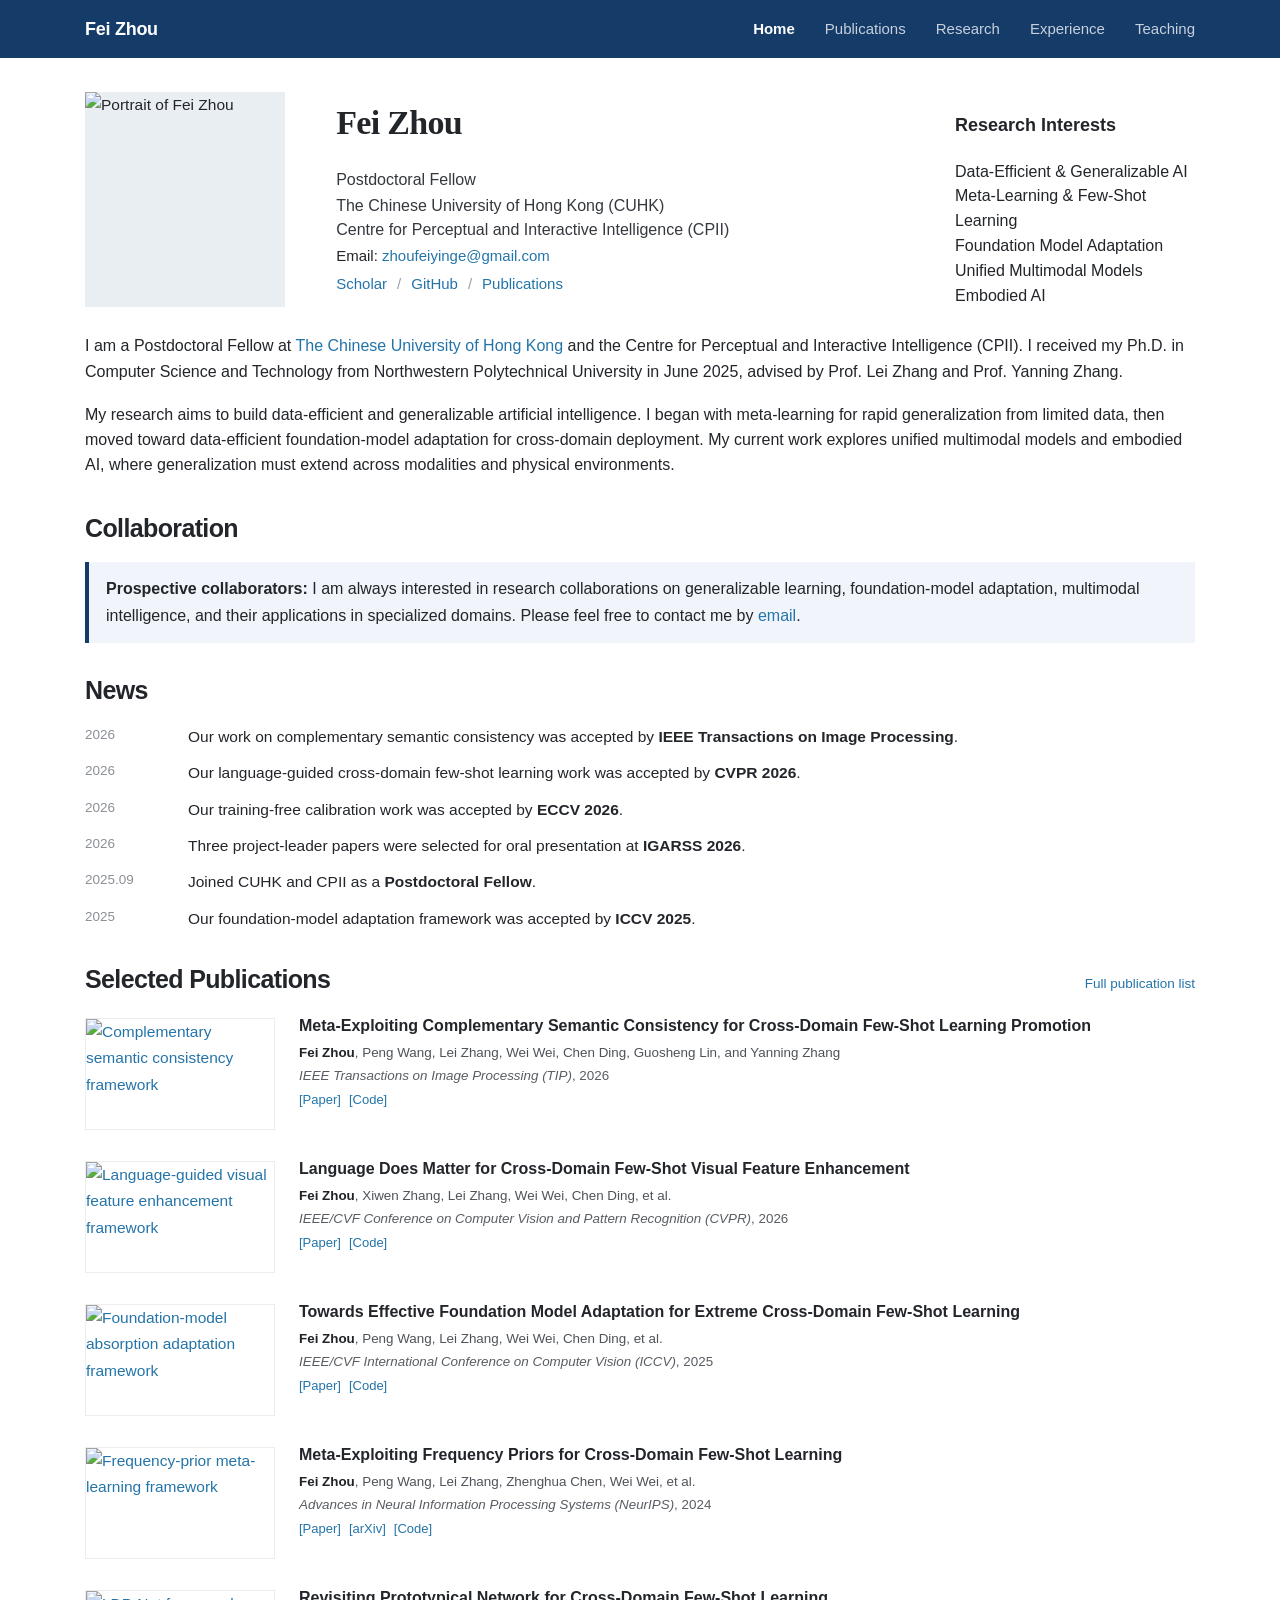
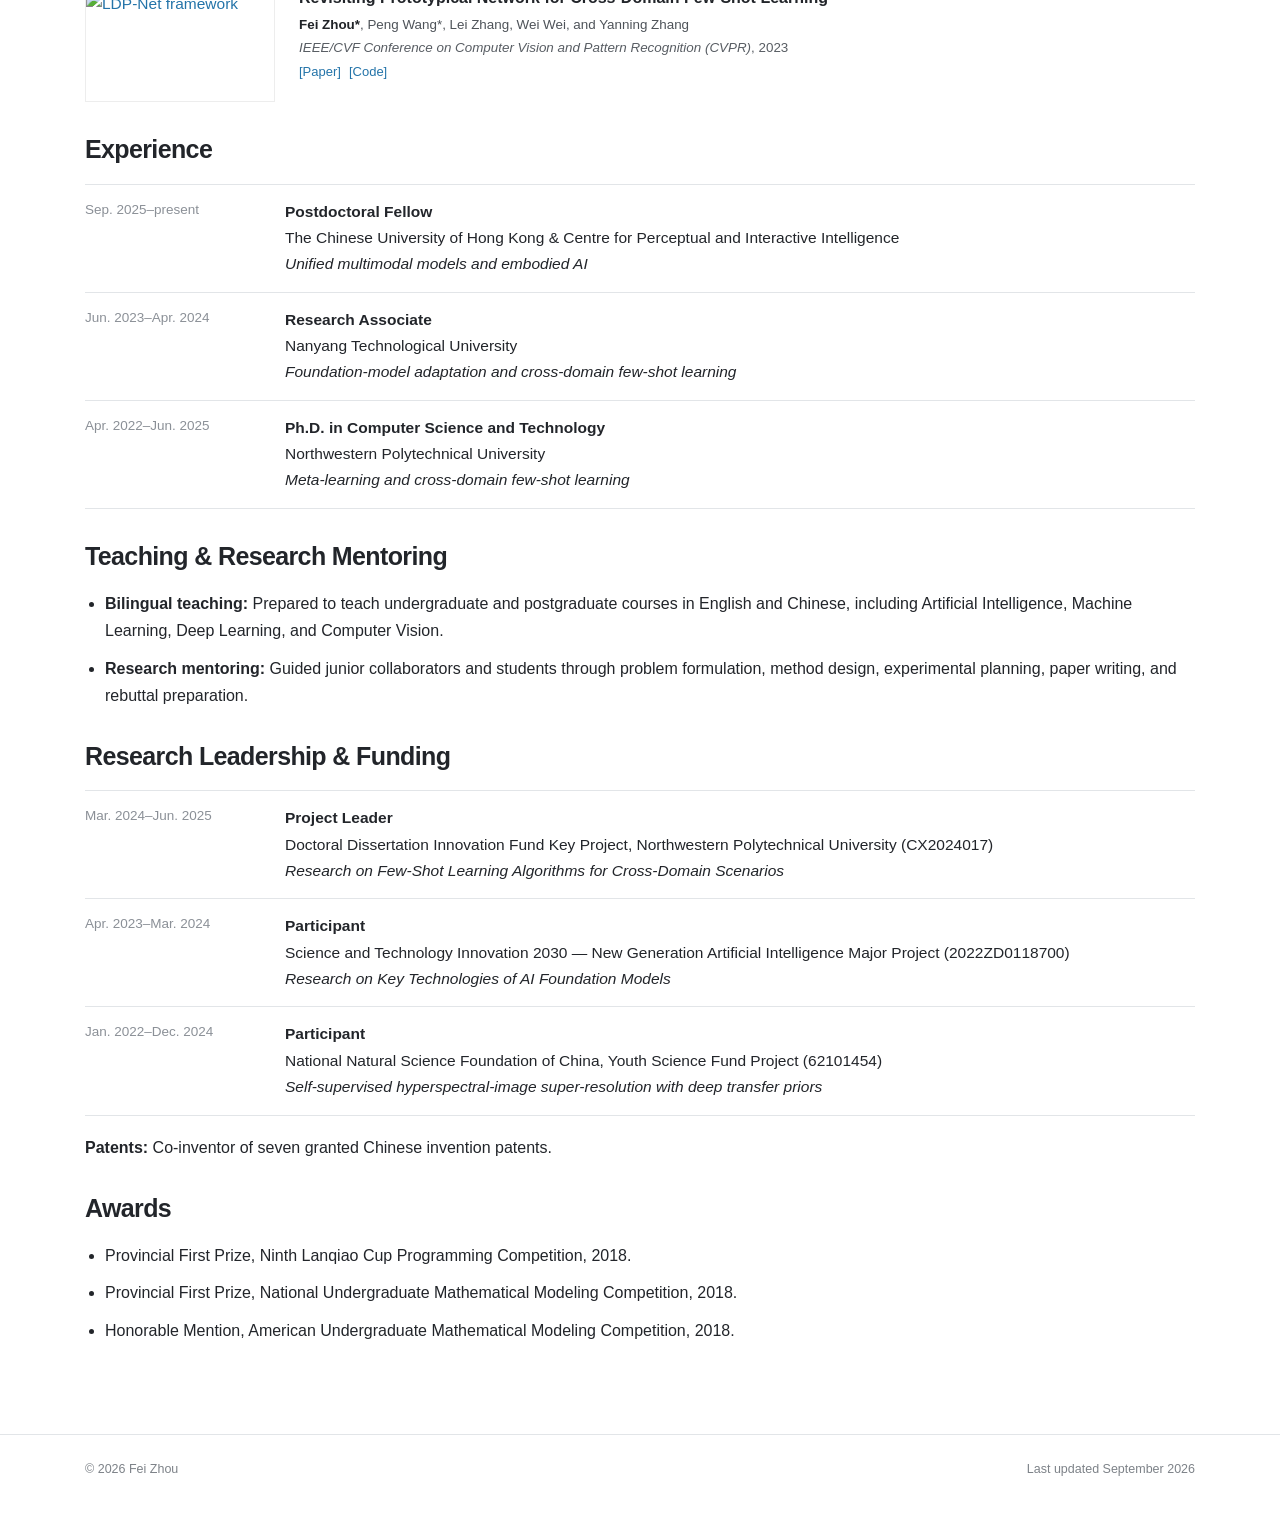
==== index.html @ 4729e5ea "Publish academic homepage" ====
<!doctype html>
<html lang="en">
  <head>
    <meta charset="utf-8" />
    <meta name="viewport" content="width=device-width, initial-scale=1" />
    <meta name="description" content="Fei Zhou is a postdoctoral researcher working on data-efficient and generalizable AI, multimodal foundation models, and embodied intelligence." />
    <meta name="author" content="Fei Zhou" />
    <meta name="theme-color" content="#ffffff" />
    <meta property="og:type" content="profile" />
    <meta property="og:title" content="Fei Zhou" />
    <meta property="og:description" content="Postdoctoral researcher in generalizable AI, multimodal foundation models, and embodied intelligence." />
    <meta name="twitter:card" content="summary" />
    <title>Fei Zhou</title>
    <link rel="stylesheet" href="styles.css" />
    <link rel="icon" type="image/svg+xml" href="data:image/svg+xml,%3Csvg xmlns='http://www.w3.org/2000/svg' viewBox='0 0 64 64'%3E%3Crect width='64' height='64' rx='8' fill='%23153b69'/%3E%3Ctext x='32' y='42' text-anchor='middle' font-family='Arial' font-size='30' font-weight='700' fill='white'%3EFZ%3C/text%3E%3C/svg%3E" />
    <script type="application/ld+json">
      {
        "@context": "https://schema.org",
        "@type": "ProfilePage",
        "mainEntity": {
          "@type": "Person",
          "name": "Fei Zhou",
          "jobTitle": "Postdoctoral Fellow",
          "email": "mailto:zhoufeiyinge@gmail.com",
          "affiliation": [
            { "@type": "Organization", "name": "Centre for Perceptual and Interactive Intelligence" },
            { "@type": "CollegeOrUniversity", "name": "The Chinese University of Hong Kong" }
          ],
          "alumniOf": { "@type": "CollegeOrUniversity", "name": "Northwestern Polytechnical University" },
          "knowsAbout": ["Few-shot learning", "Foundation model adaptation", "Multimodal learning", "Embodied artificial intelligence"],
          "sameAs": [
            "https://scholar.google.com/citations?user=Sd2wRM4AAAAJ&hl=en",
            "https://github.com/NWPUZhoufei"
          ]
        }
      }
    </script>
  </head>
  <body>
    <a class="skip-link" href="#main">Skip to content</a>

    <header class="site-header" data-header>
      <div class="nav-shell">
        <a class="wordmark" href="index.html">Fei Zhou</a>
        <button class="menu-button" type="button" aria-expanded="false" aria-controls="site-nav">Menu</button>
        <nav id="site-nav" class="site-nav" aria-label="Primary navigation">
          <a href="index.html" aria-current="page">Home</a>
          <a href="publications.html">Publications</a>
          <a href="#research">Research</a>
          <a href="#experience">Experience</a>
          <a href="#teaching">Teaching</a>
        </nav>
      </div>
    </header>

    <main id="main" class="page-shell">
      <section class="profile" aria-labelledby="profile-name">
        <div class="profile-top">
          <img class="portrait-photo" src="assets/fei-zhou.jpg" alt="Portrait of Fei Zhou" width="480" height="640" />

          <div class="profile-identity">
            <h1 id="profile-name">Fei Zhou</h1>
            <p class="profile-title">Postdoctoral Fellow</p>
            <p class="profile-affiliation">The Chinese University of Hong Kong (CUHK)</p>
            <p class="profile-affiliation">Centre for Perceptual and Interactive Intelligence (CPII)</p>
            <p class="email-line">Email: <a href="mailto:zhoufeiyinge@gmail.com">zhoufeiyinge@gmail.com</a></p>
            <div class="profile-links" aria-label="External profiles">
              <a href="https://scholar.google.com/citations?user=Sd2wRM4AAAAJ&hl=en" target="_blank" rel="noreferrer">Scholar</a><span>/</span>
              <a href="https://github.com/NWPUZhoufei" target="_blank" rel="noreferrer">GitHub</a><span>/</span>
              <a href="publications.html">Publications</a>
            </div>
          </div>

          <div id="research" class="interest-block">
            <h2>Research Interests</h2>
            <ul>
              <li>Data-Efficient &amp; Generalizable AI</li>
              <li>Meta-Learning &amp; Few-Shot Learning</li>
              <li>Foundation Model Adaptation</li>
              <li>Unified Multimodal Models</li>
              <li>Embodied AI</li>
            </ul>
          </div>
        </div>

        <div class="bio-copy">
          <p>I am a Postdoctoral Fellow at <a href="https://www.cuhk.edu.hk/english/index.html" target="_blank" rel="noreferrer">The Chinese University of Hong Kong</a> and the Centre for Perceptual and Interactive Intelligence (CPII). I received my Ph.D. in Computer Science and Technology from Northwestern Polytechnical University in June 2025, advised by Prof. Lei Zhang and Prof. Yanning Zhang.</p>
          <p>My research aims to build data-efficient and generalizable artificial intelligence. I began with meta-learning for rapid generalization from limited data, then moved toward data-efficient foundation-model adaptation for cross-domain deployment. My current work explores unified multimodal models and embodied AI, where generalization must extend across modalities and physical environments.</p>
        </div>
      </section>

      <section class="content-section" aria-labelledby="collaboration-title">
        <h2 id="collaboration-title">Collaboration</h2>
        <div class="notice-box"><p><strong>Prospective collaborators:</strong> I am always interested in research collaborations on generalizable learning, foundation-model adaptation, multimodal intelligence, and their applications in specialized domains. Please feel free to contact me by <a href="mailto:zhoufeiyinge@gmail.com">email</a>.</p></div>
      </section>

      <section id="news" class="content-section" aria-labelledby="news-title">
        <h2 id="news-title">News</h2>
        <ul class="news-list">
          <li><span>2026</span><p>Our work on complementary semantic consistency was accepted by <strong>IEEE Transactions on Image Processing</strong>.</p></li>
          <li><span>2026</span><p>Our language-guided cross-domain few-shot learning work was accepted by <strong>CVPR 2026</strong>.</p></li>
          <li><span>2026</span><p>Our training-free calibration work was accepted by <strong>ECCV 2026</strong>.</p></li>
          <li><span>2026</span><p>Three project-leader papers were selected for oral presentation at <strong>IGARSS 2026</strong>.</p></li>
          <li><span>2025.09</span><p>Joined CUHK and CPII as a <strong>Postdoctoral Fellow</strong>.</p></li>
          <li><span>2025</span><p>Our foundation-model adaptation framework was accepted by <strong>ICCV 2025</strong>.</p></li>
        </ul>
      </section>

      <section id="publications" class="content-section" aria-labelledby="selected-title">
        <div class="section-title-row">
          <h2 id="selected-title">Selected Publications</h2>
          <a href="publications.html">Full publication list</a>
        </div>
        <div class="publication-list">
          <article class="publication-item">
            <a class="pub-thumb pub-figure-link" href="https://doi.org/10.1109/TIP.2026.3716403" target="_blank" rel="noreferrer" aria-label="Open the TIP 2026 paper"><img class="pub-figure" src="assets/publications/meta-complementary-semantic.png" alt="Complementary semantic consistency framework" loading="lazy" /></a>
            <div class="pub-copy">
              <h3>Meta-Exploiting Complementary Semantic Consistency for Cross-Domain Few-Shot Learning Promotion</h3>
              <p><strong>Fei Zhou</strong>, Peng Wang, Lei Zhang, Wei Wei, Chen Ding, Guosheng Lin, and Yanning Zhang</p>
              <p class="venue-line"><em>IEEE Transactions on Image Processing (TIP)</em>, 2026</p>
              <p class="pub-actions"><a href="https://doi.org/10.1109/TIP.2026.3716403" target="_blank" rel="noreferrer">[Paper]</a><a href="https://github.com/NWPUZhoufei/LDP-Net" target="_blank" rel="noreferrer">[Code]</a></p>
            </div>
          </article>

          <article class="publication-item">
            <a class="pub-thumb pub-figure-link" href="https://openaccess.thecvf.com/content/CVPR2026/papers/Zhou_Language_Does_Matter_for_Cross-Domain_Few-Shot_Visual_Feature_Enhancement_CVPR_2026_paper.pdf" target="_blank" rel="noreferrer" aria-label="Open the CVPR 2026 paper"><img class="pub-figure" src="assets/publications/language-does-matter.png" alt="Language-guided visual feature enhancement framework" loading="lazy" /></a>
            <div class="pub-copy">
              <h3>Language Does Matter for Cross-Domain Few-Shot Visual Feature Enhancement</h3>
              <p><strong>Fei Zhou</strong>, Xiwen Zhang, Lei Zhang, Wei Wei, Chen Ding, et al.</p>
              <p class="venue-line"><em>IEEE/CVF Conference on Computer Vision and Pattern Recognition (CVPR)</em>, 2026</p>
              <p class="pub-actions"><a href="https://openaccess.thecvf.com/content/CVPR2026/papers/Zhou_Language_Does_Matter_for_Cross-Domain_Few-Shot_Visual_Feature_Enhancement_CVPR_2026_paper.pdf" target="_blank" rel="noreferrer">[Paper]</a><a href="https://github.com/SivanXT/LDM-CDFSL" target="_blank" rel="noreferrer">[Code]</a></p>
            </div>
          </article>

          <article class="publication-item">
            <a class="pub-thumb pub-figure-link" href="https://openaccess.thecvf.com/content/ICCV2025/html/Zhou_Towards_Effective_Foundation_Model_Adaptation_for_Extreme_Cross-Domain_Few-Shot_Learning_ICCV_2025_paper.html" target="_blank" rel="noreferrer" aria-label="Open the ICCV 2025 paper"><img class="pub-figure" src="assets/publications/foundation-model-adaptation.png" alt="Foundation-model absorption adaptation framework" loading="lazy" /></a>
            <div class="pub-copy">
              <h3>Towards Effective Foundation Model Adaptation for Extreme Cross-Domain Few-Shot Learning</h3>
              <p><strong>Fei Zhou</strong>, Peng Wang, Lei Zhang, Wei Wei, Chen Ding, et al.</p>
              <p class="venue-line"><em>IEEE/CVF International Conference on Computer Vision (ICCV)</em>, 2025</p>
              <p class="pub-actions"><a href="https://openaccess.thecvf.com/content/ICCV2025/html/Zhou_Towards_Effective_Foundation_Model_Adaptation_for_Extreme_Cross-Domain_Few-Shot_Learning_ICCV_2025_paper.html" target="_blank" rel="noreferrer">[Paper]</a><a href="https://github.com/NWPUZhoufei/FMA" target="_blank" rel="noreferrer">[Code]</a></p>
            </div>
          </article>

          <article class="publication-item">
            <a class="pub-thumb pub-figure-link" href="https://proceedings.neurips.cc/paper_files/paper/2024/hash/d3b8ce5e27b1c622d1b3da22b215e59b-Abstract-Conference.html" target="_blank" rel="noreferrer" aria-label="Open the NeurIPS 2024 paper"><img class="pub-figure" src="assets/publications/frequency-priors.png" alt="Frequency-prior meta-learning framework" loading="lazy" /></a>
            <div class="pub-copy">
              <h3>Meta-Exploiting Frequency Priors for Cross-Domain Few-Shot Learning</h3>
              <p><strong>Fei Zhou</strong>, Peng Wang, Lei Zhang, Zhenghua Chen, Wei Wei, et al.</p>
              <p class="venue-line"><em>Advances in Neural Information Processing Systems (NeurIPS)</em>, 2024</p>
              <p class="pub-actions"><a href="https://proceedings.neurips.cc/paper_files/paper/2024/hash/d3b8ce5e27b1c622d1b3da22b215e59b-Abstract-Conference.html" target="_blank" rel="noreferrer">[Paper]</a><a href="https://arxiv.org/abs/2411.01432" target="_blank" rel="noreferrer">[arXiv]</a><a href="https://github.com/NWPUZhoufei/LDP-Net" target="_blank" rel="noreferrer">[Code]</a></p>
            </div>
          </article>

          <article class="publication-item">
            <a class="pub-thumb pub-figure-link" href="https://openaccess.thecvf.com/content/CVPR2023/html/Zhou_Revisiting_Prototypical_Network_for_Cross_Domain_Few-Shot_Learning_CVPR_2023_paper.html" target="_blank" rel="noreferrer" aria-label="Open the CVPR 2023 paper"><img class="pub-figure" src="assets/publications/ldp-net.png" alt="LDP-Net framework" loading="lazy" /></a>
            <div class="pub-copy">
              <h3>Revisiting Prototypical Network for Cross-Domain Few-Shot Learning</h3>
              <p><strong>Fei Zhou*</strong>, Peng Wang*, Lei Zhang, Wei Wei, and Yanning Zhang</p>
              <p class="venue-line"><em>IEEE/CVF Conference on Computer Vision and Pattern Recognition (CVPR)</em>, 2023</p>
              <p class="pub-actions"><a href="https://openaccess.thecvf.com/content/CVPR2023/html/Zhou_Revisiting_Prototypical_Network_for_Cross_Domain_Few-Shot_Learning_CVPR_2023_paper.html" target="_blank" rel="noreferrer">[Paper]</a><a href="https://github.com/NWPUZhoufei/LDP-Net" target="_blank" rel="noreferrer">[Code]</a></p>
            </div>
          </article>
        </div>
      </section>

      <section id="experience" class="content-section" aria-labelledby="experience-title">
        <h2 id="experience-title">Experience</h2>
        <div class="experience-list">
          <div><span>Sep. 2025–present</span><p><strong>Postdoctoral Fellow</strong><br />The Chinese University of Hong Kong &amp; Centre for Perceptual and Interactive Intelligence<br /><em>Unified multimodal models and embodied AI</em></p></div>
          <div><span>Jun. 2023–Apr. 2024</span><p><strong>Research Associate</strong><br />Nanyang Technological University<br /><em>Foundation-model adaptation and cross-domain few-shot learning</em></p></div>
          <div><span>Apr. 2022–Jun. 2025</span><p><strong>Ph.D. in Computer Science and Technology</strong><br />Northwestern Polytechnical University<br /><em>Meta-learning and cross-domain few-shot learning</em></p></div>
        </div>
      </section>

      <section id="teaching" class="content-section" aria-labelledby="teaching-title">
        <h2 id="teaching-title">Teaching &amp; Research Mentoring</h2>
        <ul class="detail-list">
          <li><strong>Bilingual teaching:</strong> Prepared to teach undergraduate and postgraduate courses in English and Chinese, including Artificial Intelligence, Machine Learning, Deep Learning, and Computer Vision.</li>
          <li><strong>Research mentoring:</strong> Guided junior collaborators and students through problem formulation, method design, experimental planning, paper writing, and rebuttal preparation.</li>
        </ul>
      </section>

      <section class="content-section" aria-labelledby="leadership-title">
        <h2 id="leadership-title">Research Leadership &amp; Funding</h2>
        <div class="experience-list">
          <div><span>Mar. 2024–Jun. 2025</span><p><strong>Project Leader</strong><br />Doctoral Dissertation Innovation Fund Key Project, Northwestern Polytechnical University (CX2024017)<br /><em>Research on Few-Shot Learning Algorithms for Cross-Domain Scenarios</em></p></div>
          <div><span>Apr. 2023–Mar. 2024</span><p><strong>Participant</strong><br />Science and Technology Innovation 2030 — New Generation Artificial Intelligence Major Project (2022ZD0118700)<br /><em>Research on Key Technologies of AI Foundation Models</em></p></div>
          <div><span>Jan. 2022–Dec. 2024</span><p><strong>Participant</strong><br />National Natural Science Foundation of China, Youth Science Fund Project (62101454)<br /><em>Self-supervised hyperspectral-image super-resolution with deep transfer priors</em></p></div>
        </div>
        <p class="compact-note"><strong>Patents:</strong> Co-inventor of seven granted Chinese invention patents.</p>
      </section>

      <section class="content-section" aria-labelledby="awards-title">
        <h2 id="awards-title">Awards</h2>
        <ul class="detail-list">
          <li>Provincial First Prize, Ninth Lanqiao Cup Programming Competition, 2018.</li>
          <li>Provincial First Prize, National Undergraduate Mathematical Modeling Competition, 2018.</li>
          <li>Honorable Mention, American Undergraduate Mathematical Modeling Competition, 2018.</li>
        </ul>
      </section>
    </main>

    <footer class="site-footer"><div class="footer-shell"><p>© 2026 Fei Zhou</p><p>Last updated September 2026</p></div></footer>
    <script src="script.js"></script>
  </body>
</html>
---- styles.css ----
:root {
  --ink: #22252a;
  --muted: #60656d;
  --light: #8b9097;
  --blue: #2474a9;
  --line: #e2e5e8;
  --paper: #ffffff;
  --navy: #153b69;
  --content: 1110px;
  --sans: -apple-system, BlinkMacSystemFont, "Segoe UI", Arial, Helvetica, sans-serif;
}

* { box-sizing: border-box; }

html {
  scroll-behavior: smooth;
  scroll-padding-top: 6.5rem;
}

body {
  margin: 0;
  color: var(--ink);
  background: var(--paper);
  font-family: var(--sans);
  font-size: 15.5px;
  line-height: 1.7;
  text-rendering: optimizeLegibility;
}

a { color: var(--blue); text-decoration: none; }
a:hover, a:focus-visible { text-decoration: underline; }
p, h1, h2, h3 { margin-top: 0; }

.skip-link {
  position: fixed;
  z-index: 99;
  left: 1rem;
  top: 1rem;
  transform: translateY(-160%);
  padding: .55rem .8rem;
  color: #fff;
  background: var(--blue);
}

.skip-link:focus { transform: none; }

.site-header {
  position: sticky;
  z-index: 20;
  top: 0;
  background: var(--navy);
  border-bottom: 0;
}

.site-header.is-scrolled { box-shadow: 0 1px 5px rgba(0, 0, 0, .13); }

.nav-shell, .page-shell, .footer-shell {
  width: min(calc(100% - 40px), var(--content));
  margin-inline: auto;
}

.nav-shell {
  min-height: 58px;
  display: flex;
  align-items: center;
  justify-content: space-between;
  gap: 2rem;
}

.wordmark {
  color: #fff;
  font-size: 18px;
  font-weight: 700;
  letter-spacing: -.015em;
}

.wordmark:hover, .wordmark:focus-visible { text-decoration: none; }

.site-nav { display: flex; align-items: center; gap: 30px; }
.site-nav a { color: rgba(255,255,255,.76); font-size: 15px; }
.site-nav a[aria-current="page"] { color: #fff; font-weight: 650; }
.site-nav a:hover, .site-nav a:focus-visible { color: #fff; text-decoration: none; }

.menu-button {
  display: none;
  padding: .4rem .7rem;
  color: #fff;
  background: transparent;
  border: 1px solid rgba(255,255,255,.55);
  border-radius: 3px;
  font: inherit;
}

.page-shell { padding: 33px 0 80px; }

.profile {
  margin-bottom: 34px;
}

.profile-top {
  display: grid;
  grid-template-columns: 200px minmax(300px, 1fr) 240px;
  gap: clamp(28px, 4vw, 55px);
  align-items: center;
}

.portrait-placeholder {
  position: relative;
  width: 200px;
  height: 215px;
  display: grid;
  place-items: center;
  overflow: hidden;
  color: #fff;
  background: linear-gradient(145deg, rgba(255,255,255,.08), transparent 55%), #6f7d87;
}

.portrait-photo {
  width: 200px;
  height: 215px;
  display: block;
  object-fit: cover;
  object-position: 50% 27%;
  background: #e9eef2;
}

.portrait-placeholder::before, .portrait-placeholder::after {
  content: "";
  position: absolute;
  border: 1px solid rgba(255,255,255,.22);
  border-radius: 50%;
}

.portrait-placeholder::before { width: 105px; height: 105px; top: 36px; }
.portrait-placeholder::after { width: 230px; height: 180px; bottom: -113px; }

.portrait-placeholder span {
  position: relative;
  z-index: 2;
  margin-top: 5px;
  font-size: 34px;
  font-weight: 300;
  letter-spacing: .09em;
}

.profile-identity h1 {
  margin: 0 0 23px;
  font-family: Georgia, "Times New Roman", serif;
  font-size: 34px;
  font-weight: 700;
  line-height: 1.2;
  letter-spacing: -.02em;
}

.profile-title { margin-bottom: 0; color: #34383e; font-size: 16px; }
.profile-affiliation { margin-bottom: 0; color: #34383e; font-size: 16px; line-height: 1.5; }
.email-line { margin: 1px 0 0; font-size: 15px; }
.profile-links { display: flex; flex-wrap: wrap; gap: 0 10px; margin-top: 3px; }
.profile-links a, .profile-links span { font-size: 15px; }
.profile-links span { color: #9aa0a6; }
.interest-block { margin-top: 0; align-self: start; padding-top: 19px; }

.content-section > h2, .section-title-row h2, .archive-title {
  margin-bottom: 18px;
  font-size: 25px;
  font-weight: 550;
  line-height: 1.3;
  letter-spacing: -.025em;
}

.interest-block h2 {
  margin-bottom: 19px;
  font-size: 18px;
  font-weight: 700;
}

.interest-block ul { margin: 0; padding: 0; list-style: none; }
.interest-block li { margin-bottom: 0; font-size: 16px; line-height: 1.55; }
.bio-copy { margin-top: 25px; }
.bio-copy p { margin-bottom: 18px; font-size: 16px; line-height: 1.58; }
.content-section { margin-top: 31px; padding-top: 0; }
.content-section > p { max-width: 890px; }

.notice-box {
  padding: 13px 17px;
  border-left: 4px solid var(--navy);
  background: #f1f5fb;
}

.notice-box p { margin: 0; font-size: 16px; }

.news-list { margin: 0; padding: 0; list-style: none; }

.news-list li {
  display: grid;
  grid-template-columns: 86px minmax(0, 1fr);
  gap: 17px;
  margin-bottom: 10px;
}

.news-list span { color: var(--light); font-size: 13.5px; font-variant-numeric: tabular-nums; }
.news-list p { margin: 0; }

.section-title-row {
  display: flex;
  align-items: baseline;
  justify-content: space-between;
  gap: 2rem;
  margin-bottom: 22px;
}

.section-title-row h2 { margin-bottom: 0; }
.section-title-row > a { font-size: 13.5px; }
.publication-list { display: grid; gap: 31px; }

.publication-item {
  display: grid;
  grid-template-columns: 190px minmax(0, 1fr);
  gap: 24px;
  align-items: start;
}

.pub-thumb {
  position: relative;
  width: 190px;
  height: 112px;
  overflow: hidden;
  border: 1px solid rgba(0,0,0,.07);
  background: #e9eef2;
}

.pub-figure-link { display: block; background: #fff; }
.pub-figure {
  width: 100%;
  height: 100%;
  display: block;
  object-fit: contain;
}

.thumb-label {
  position: absolute;
  z-index: 4;
  left: 13px;
  top: 12px;
  color: #fff;
  font-size: 15px;
  font-weight: 700;
  line-height: 1.12;
  letter-spacing: .02em;
}

.shape { position: absolute; display: block; background: rgba(255,255,255,.86); }
.shape-a { width: 54px; height: 54px; right: 21px; top: 22px; border-radius: 50%; box-shadow: 0 0 0 13px rgba(255,255,255,.14); }
.shape-b { width: 69px; height: 7px; right: 17px; bottom: 20px; transform: rotate(-28deg); transform-origin: right center; }
.shape-c { width: 28px; height: 28px; right: 72px; bottom: 13px; border-radius: 4px; opacity: .72; }
.pub-thumb-blue { background: linear-gradient(135deg, #396a94, #7ea6bf); }
.pub-thumb-gold { background: linear-gradient(135deg, #8d6a34, #d6ad58); }
.pub-thumb-green { background: linear-gradient(135deg, #3c7167, #7fb3a3); }
.pub-thumb-purple { background: linear-gradient(135deg, #60537f, #998cb7); }
.pub-thumb-rose { background: linear-gradient(135deg, #8c4f5c, #c17f88); }

.pub-copy h3 { margin: -3px 0 5px; font-size: 16px; font-weight: 650; line-height: 1.42; }
.pub-copy p { margin: 0 0 3px; color: #4e5359; font-size: 13.4px; line-height: 1.52; }
.pub-copy p strong { color: #202327; }
.pub-copy .venue-line { color: #585d63; }
.pub-actions a { margin-right: 8px; font-size: 13px; }
.experience-list { border-top: 1px solid var(--line); }

.experience-list > div {
  display: grid;
  grid-template-columns: 175px minmax(0, 1fr);
  gap: 25px;
  padding: 14px 0;
  border-bottom: 1px solid var(--line);
}

.experience-list span { color: var(--light); font-size: 13.5px; }
.experience-list p { margin: 0; }

.detail-list {
  margin: 0;
  padding-left: 20px;
}

.detail-list li {
  margin-bottom: 10px;
  font-size: 16px;
}

.compact-note {
  margin: 18px 0 0;
  font-size: 16px;
}

.site-footer { border-top: 1px solid var(--line); color: #7d8288; }

.footer-shell {
  display: flex;
  justify-content: space-between;
  gap: 1rem;
  padding: 24px 0 36px;
  font-size: 12.5px;
}

.footer-shell p { margin: 0; }

/* Publication archive */
.archive-header { margin-bottom: 45px; padding-bottom: 27px; border-bottom: 1px solid var(--line); }
.archive-header h1 { margin-bottom: 9px; font-size: 34px; font-weight: 600; letter-spacing: -.035em; }
.archive-header p { max-width: 750px; margin-bottom: 0; color: var(--muted); }
.year-group { margin-bottom: 44px; }
.archive-section-title { margin: 0 0 26px; }
.year-heading { display: flex; align-items: baseline; gap: 14px; margin-bottom: 21px; }
.year-heading h2 { margin: 0; font-size: 24px; font-weight: 550; }
.year-heading span { color: var(--light); font-size: 12.5px; }
.archive-list { display: grid; gap: 26px; }
.archive-item { display: grid; grid-template-columns: 92px minmax(0, 1fr); gap: 20px; }
.archive-item.with-figure { grid-template-columns: 200px 72px minmax(0, 1fr); }
.archive-figure {
  width: 200px;
  height: 118px;
  display: block;
  overflow: hidden;
  border: 1px solid var(--line);
  background: #fff;
}
.archive-figure img {
  width: 100%;
  height: 100%;
  display: block;
  object-fit: contain;
}
.archive-figure[href]:hover { border-color: #9bb6ca; }
.archive-venue { padding-top: 2px; color: var(--blue); font-size: 13px; font-weight: 650; }
.archive-item h3 { margin-bottom: 5px; font-size: 16px; line-height: 1.4; font-weight: 650; }
.archive-item h3 a { color: var(--ink); }
.archive-item h3 a:hover { color: var(--blue); }
.archive-item p { margin: 0 0 3px; font-size: 13.5px; color: #555a60; }
.under-review-group { margin-top: 58px; padding-top: 34px; border-top: 1px solid var(--line); }

:focus-visible { outline: 2px solid #4a91bd; outline-offset: 3px; }

@media (max-width: 760px) {
  .nav-shell, .page-shell, .footer-shell { width: min(calc(100% - 30px), var(--content)); }
  .menu-button { display: inline-block; }

  .site-nav {
    position: absolute;
    top: 62px;
    left: 15px;
    right: 15px;
    display: none;
    align-items: stretch;
    flex-direction: column;
    gap: 0;
    padding: 8px;
    background: #fff;
    border: 1px solid var(--line);
    box-shadow: 0 10px 30px rgba(0,0,0,.08);
  }

  .site-nav.is-open { display: flex; }
  .site-nav a { padding: 9px 8px; }
  .page-shell { padding-top: 34px; }
  .profile-top { grid-template-columns: 190px minmax(0, 1fr); gap: 28px; }
  .profile-identity h1 { margin-bottom: 16px; }
  .interest-block { grid-column: 1 / -1; padding-top: 0; }
  .interest-block ul { display: flex; flex-wrap: wrap; gap: 2px 18px; }
  .portrait-placeholder, .portrait-photo { width: min(200px, 70vw); margin-inline: auto; }
  .publication-item { grid-template-columns: 145px minmax(0, 1fr); gap: 17px; }
  .pub-thumb { width: 145px; height: 98px; }
}

@media (max-width: 540px) {
  body { font-size: 15px; }
  .profile-top { grid-template-columns: 1fr; }
  .profile-identity { text-align: center; }
  .profile-links, .interest-block ul { justify-content: center; }
  .interest-block { text-align: center; }
  .section-title-row { align-items: flex-start; flex-direction: column; gap: 2px; }
  .publication-item, .archive-item, .experience-list > div { grid-template-columns: 1fr; gap: 8px; }
  .archive-item.with-figure { grid-template-columns: 1fr; gap: 8px; }
  .archive-figure { width: min(100%, 280px); height: 156px; }
  .pub-thumb { width: 190px; height: 112px; }
  .news-list li { grid-template-columns: 72px minmax(0, 1fr); gap: 10px; }
  .footer-shell { flex-direction: column; }
}

@media (prefers-reduced-motion: reduce) { html { scroll-behavior: auto; } }
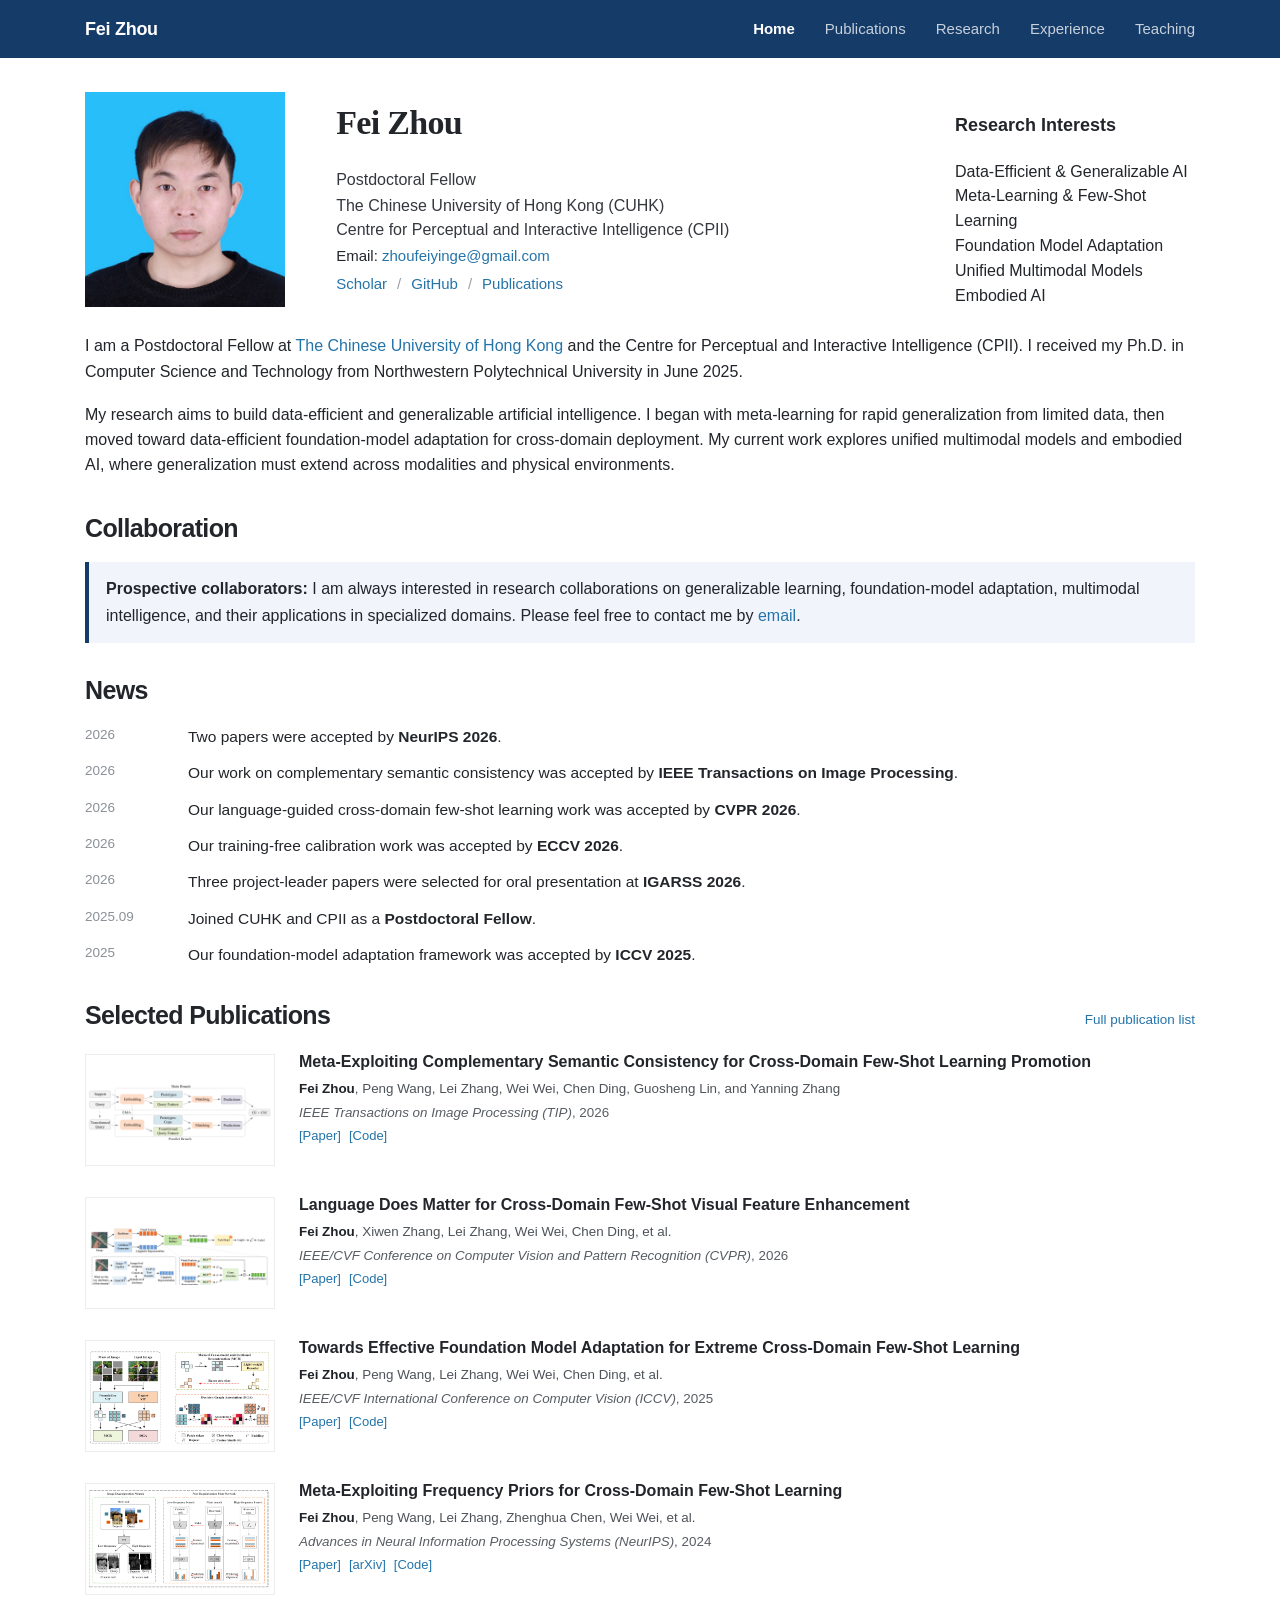
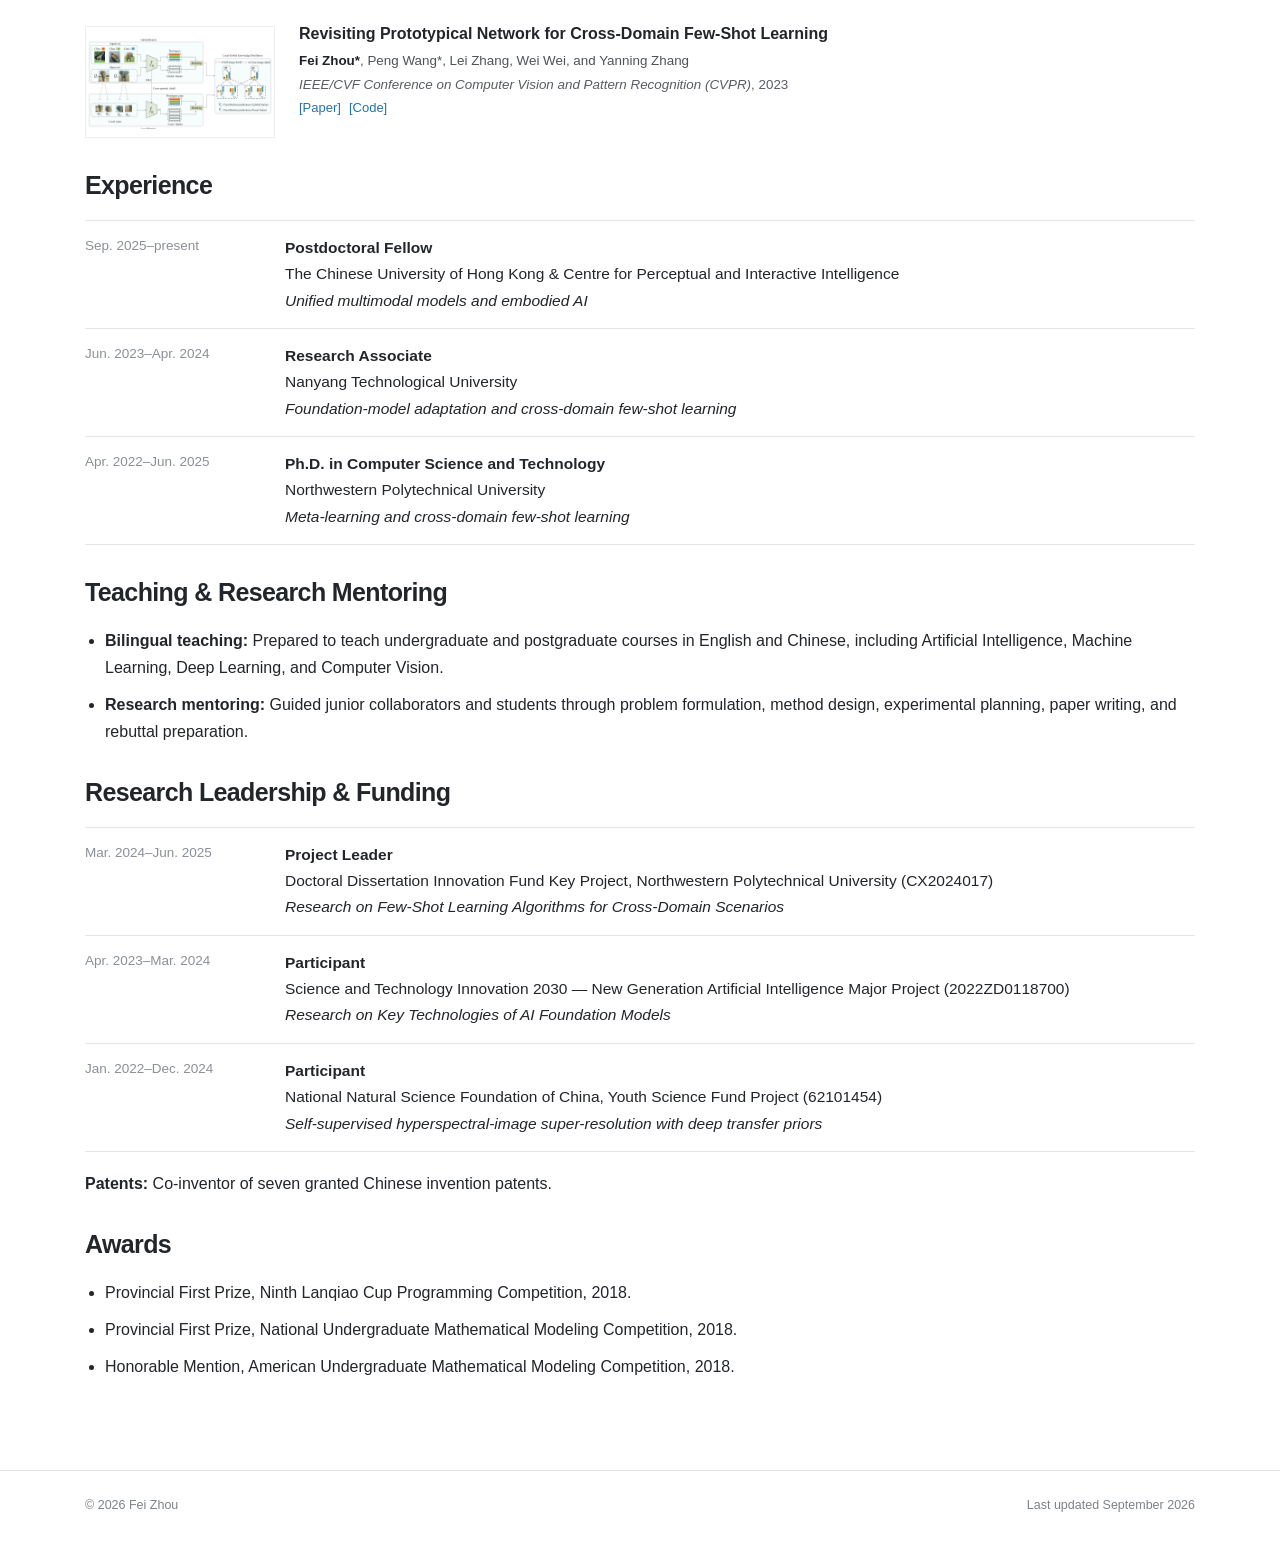
==== commit 407a4691: "Update index.html" ====
--- a/index.html
+++ b/index.html
@@ -84,7 +84,7 @@
         </div>
 
         <div class="bio-copy">
-          <p>I am a Postdoctoral Fellow at <a href="https://www.cuhk.edu.hk/english/index.html" target="_blank" rel="noreferrer">The Chinese University of Hong Kong</a> and the Centre for Perceptual and Interactive Intelligence (CPII). I received my Ph.D. in Computer Science and Technology from Northwestern Polytechnical University in June 2025, advised by Prof. Lei Zhang and Prof. Yanning Zhang.</p>
+          <p>I am a Postdoctoral Fellow at <a href="https://www.cuhk.edu.hk/english/index.html" target="_blank" rel="noreferrer">The Chinese University of Hong Kong</a> and the Centre for Perceptual and Interactive Intelligence (CPII). I received my Ph.D. in Computer Science and Technology from Northwestern Polytechnical University in June 2025.</p>
           <p>My research aims to build data-efficient and generalizable artificial intelligence. I began with meta-learning for rapid generalization from limited data, then moved toward data-efficient foundation-model adaptation for cross-domain deployment. My current work explores unified multimodal models and embodied AI, where generalization must extend across modalities and physical environments.</p>
         </div>
       </section>
@@ -97,6 +97,7 @@
       <section id="news" class="content-section" aria-labelledby="news-title">
         <h2 id="news-title">News</h2>
         <ul class="news-list">
+          <li><span>2026</span><p>Two papers were accepted by <strong>NeurIPS 2026</strong>.</p></li>
           <li><span>2026</span><p>Our work on complementary semantic consistency was accepted by <strong>IEEE Transactions on Image Processing</strong>.</p></li>
           <li><span>2026</span><p>Our language-guided cross-domain few-shot learning work was accepted by <strong>CVPR 2026</strong>.</p></li>
           <li><span>2026</span><p>Our training-free calibration work was accepted by <strong>ECCV 2026</strong>.</p></li>
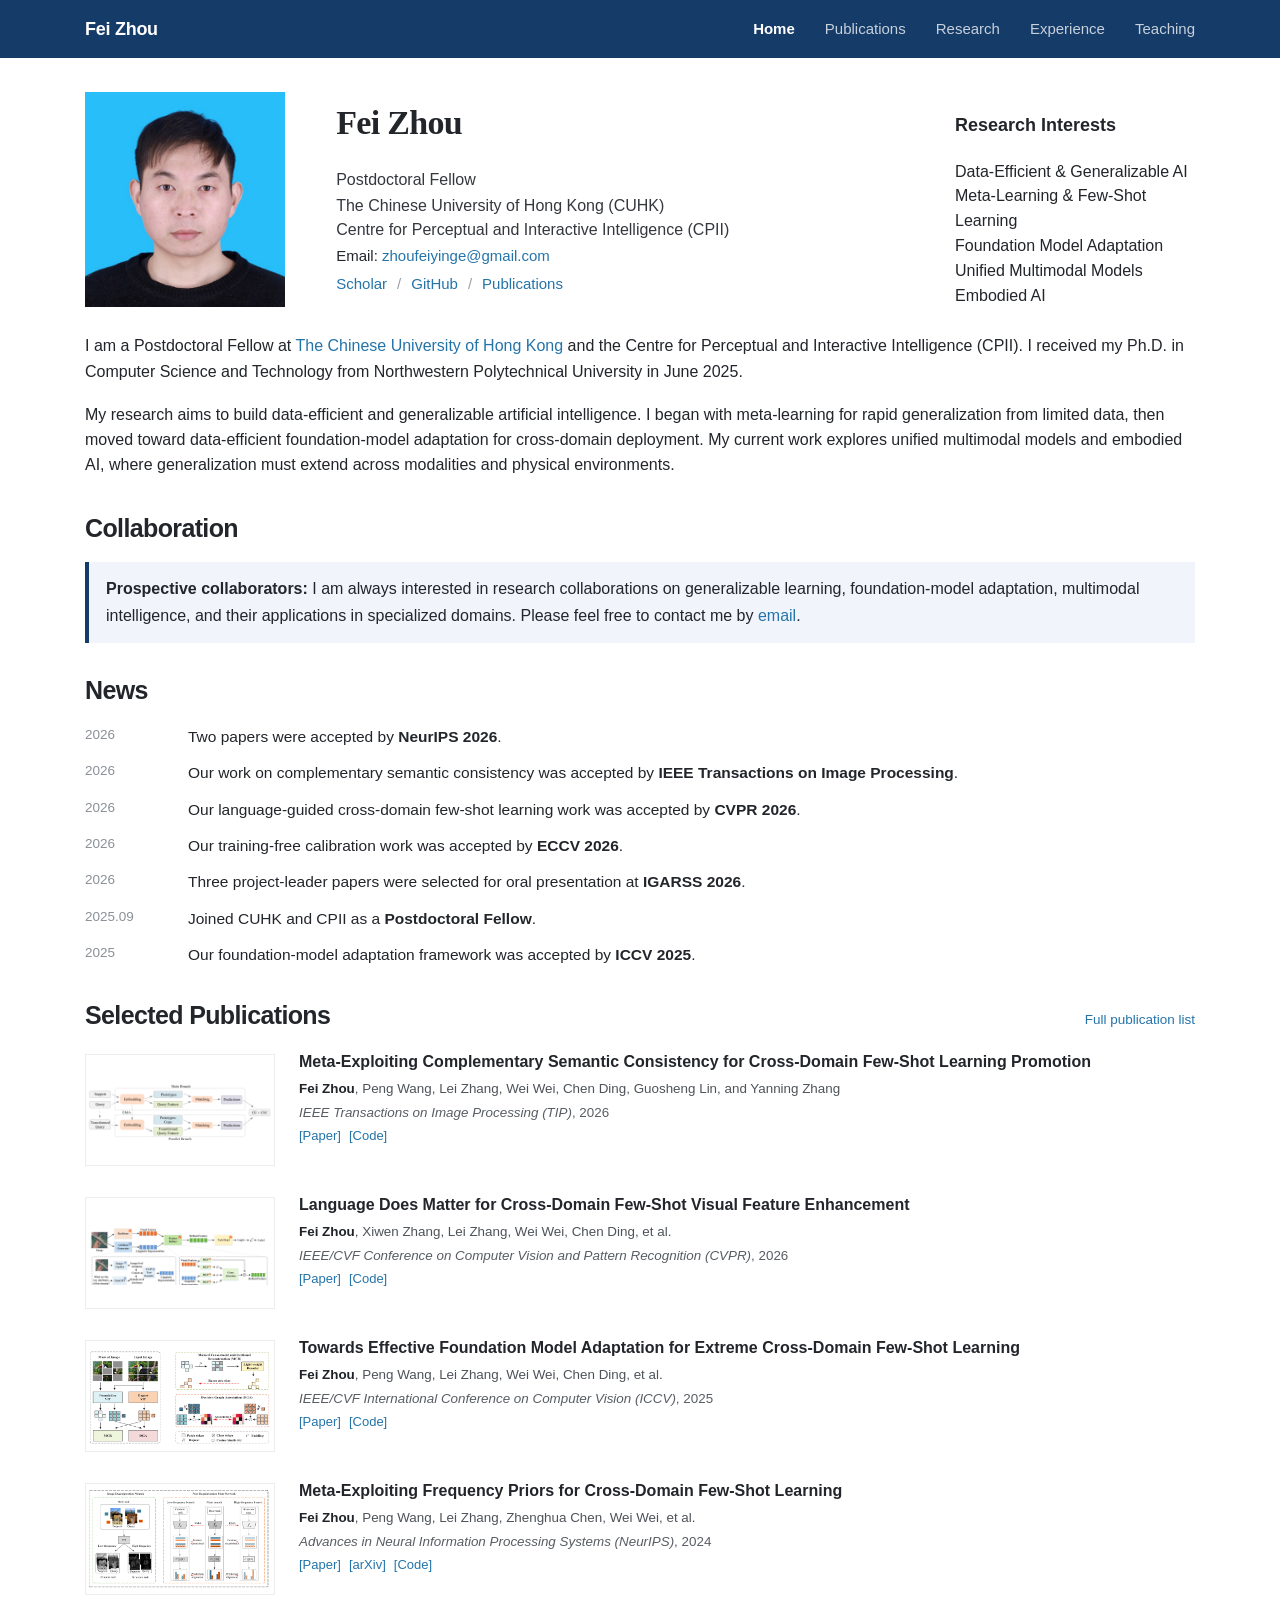
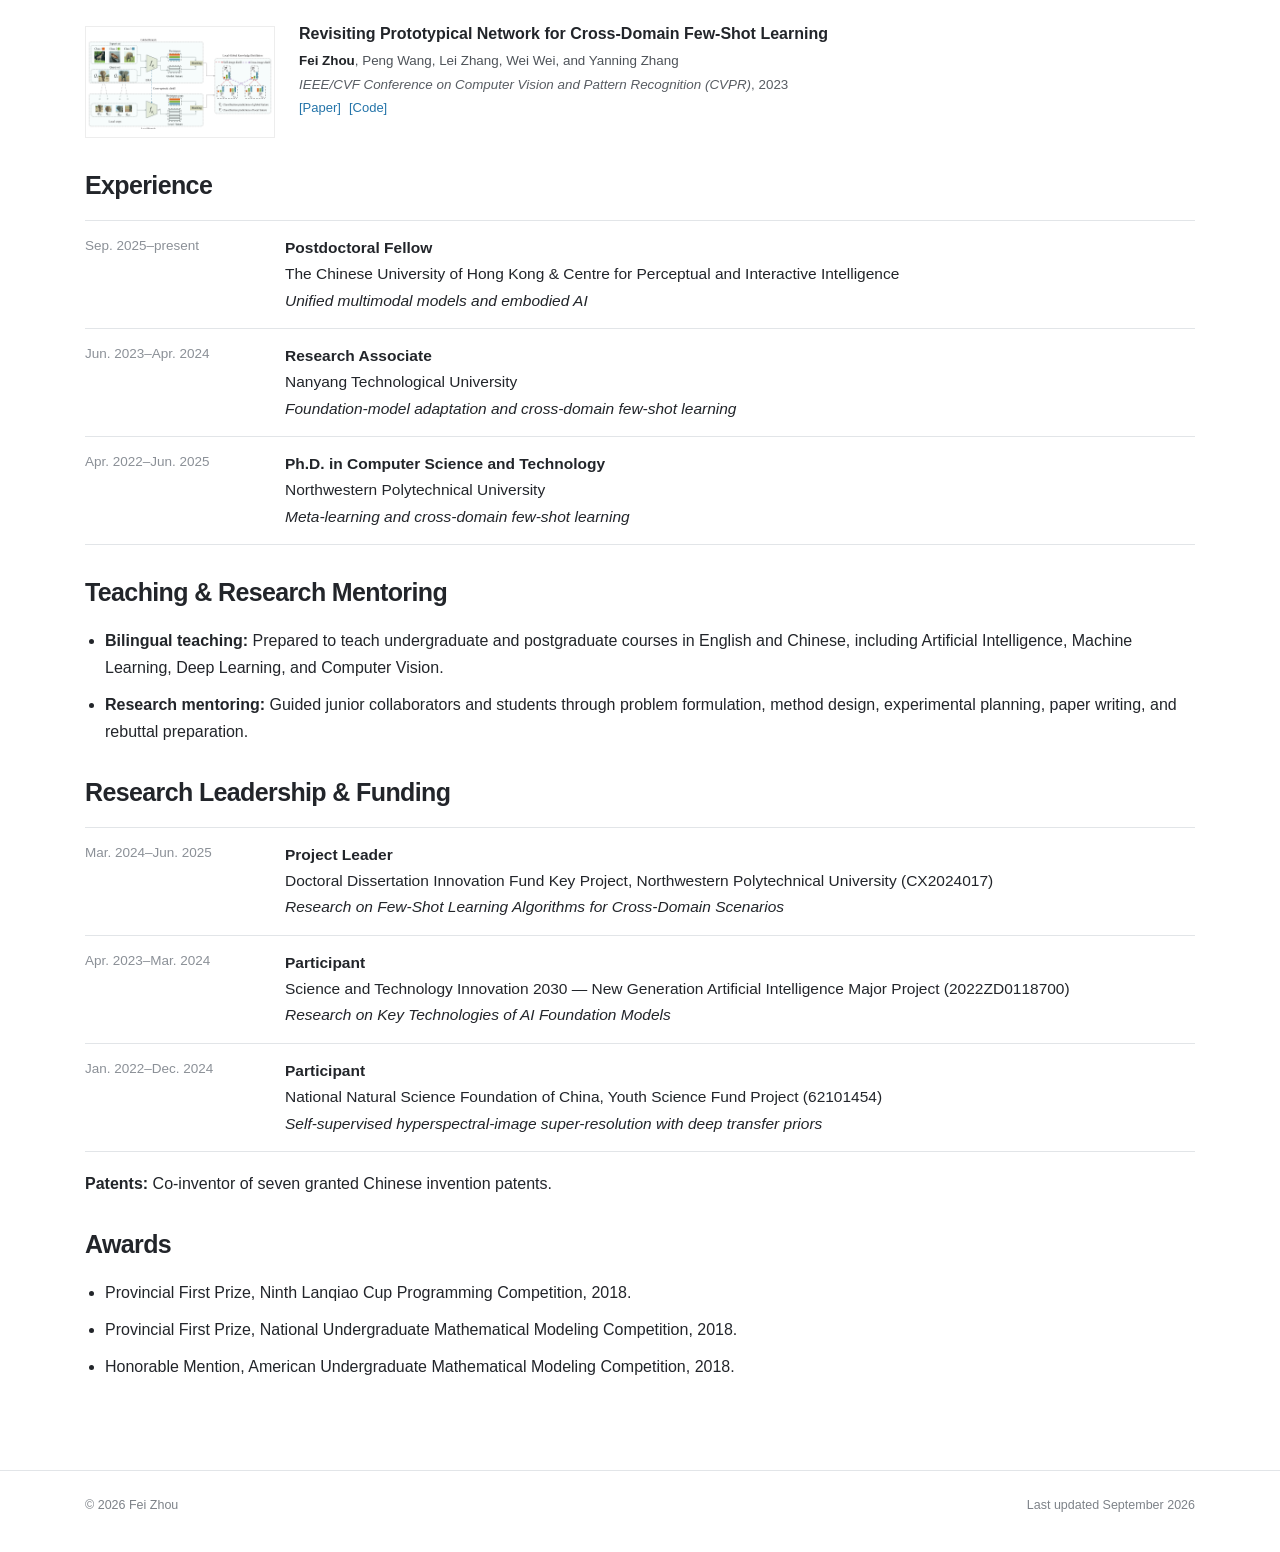
==== commit cad5a1a3: "Update index.html" ====
--- a/index.html
+++ b/index.html
@@ -157,7 +157,7 @@
             <a class="pub-thumb pub-figure-link" href="https://openaccess.thecvf.com/content/CVPR2023/html/Zhou_Revisiting_Prototypical_Network_for_Cross_Domain_Few-Shot_Learning_CVPR_2023_paper.html" target="_blank" rel="noreferrer" aria-label="Open the CVPR 2023 paper"><img class="pub-figure" src="assets/publications/ldp-net.png" alt="LDP-Net framework" loading="lazy" /></a>
             <div class="pub-copy">
               <h3>Revisiting Prototypical Network for Cross-Domain Few-Shot Learning</h3>
-              <p><strong>Fei Zhou*</strong>, Peng Wang*, Lei Zhang, Wei Wei, and Yanning Zhang</p>
+              <p><strong>Fei Zhou</strong>, Peng Wang, Lei Zhang, Wei Wei, and Yanning Zhang</p>
               <p class="venue-line"><em>IEEE/CVF Conference on Computer Vision and Pattern Recognition (CVPR)</em>, 2023</p>
               <p class="pub-actions"><a href="https://openaccess.thecvf.com/content/CVPR2023/html/Zhou_Revisiting_Prototypical_Network_for_Cross_Domain_Few-Shot_Learning_CVPR_2023_paper.html" target="_blank" rel="noreferrer">[Paper]</a><a href="https://github.com/NWPUZhoufei/LDP-Net" target="_blank" rel="noreferrer">[Code]</a></p>
             </div>
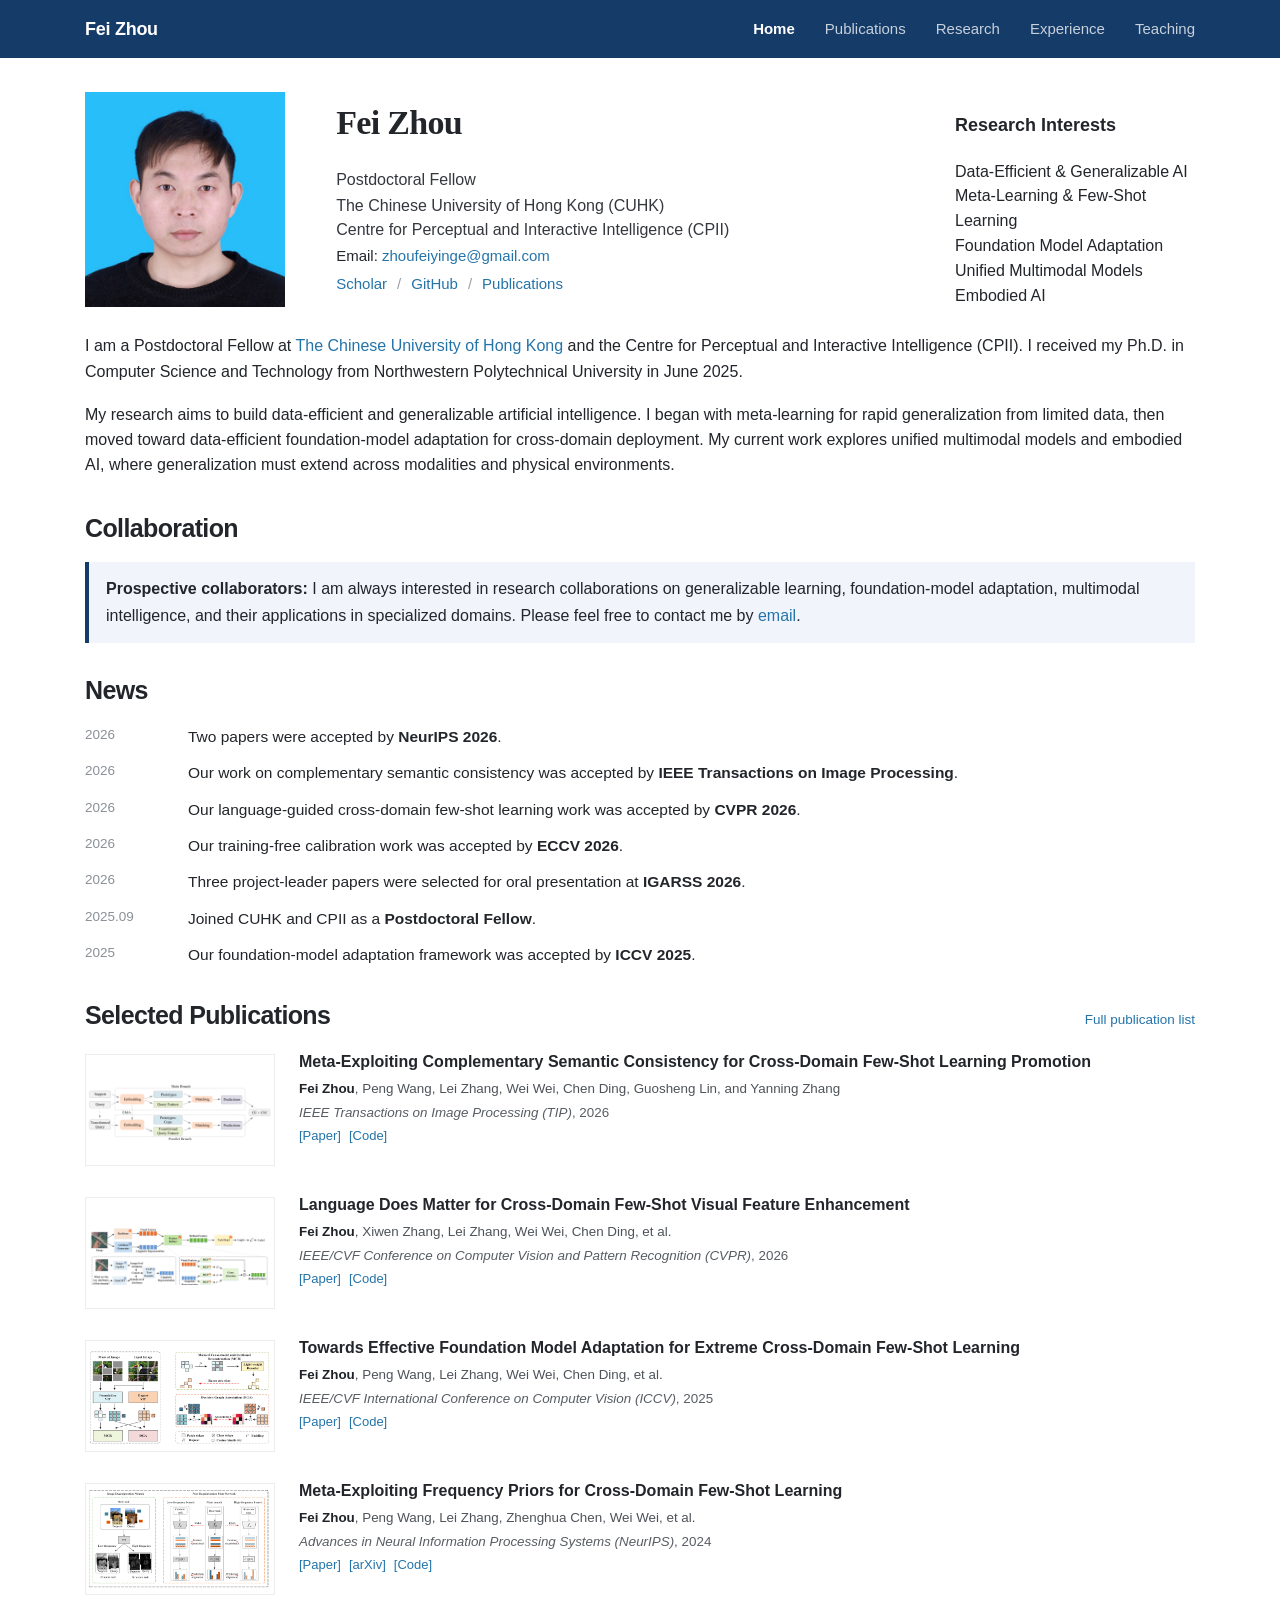
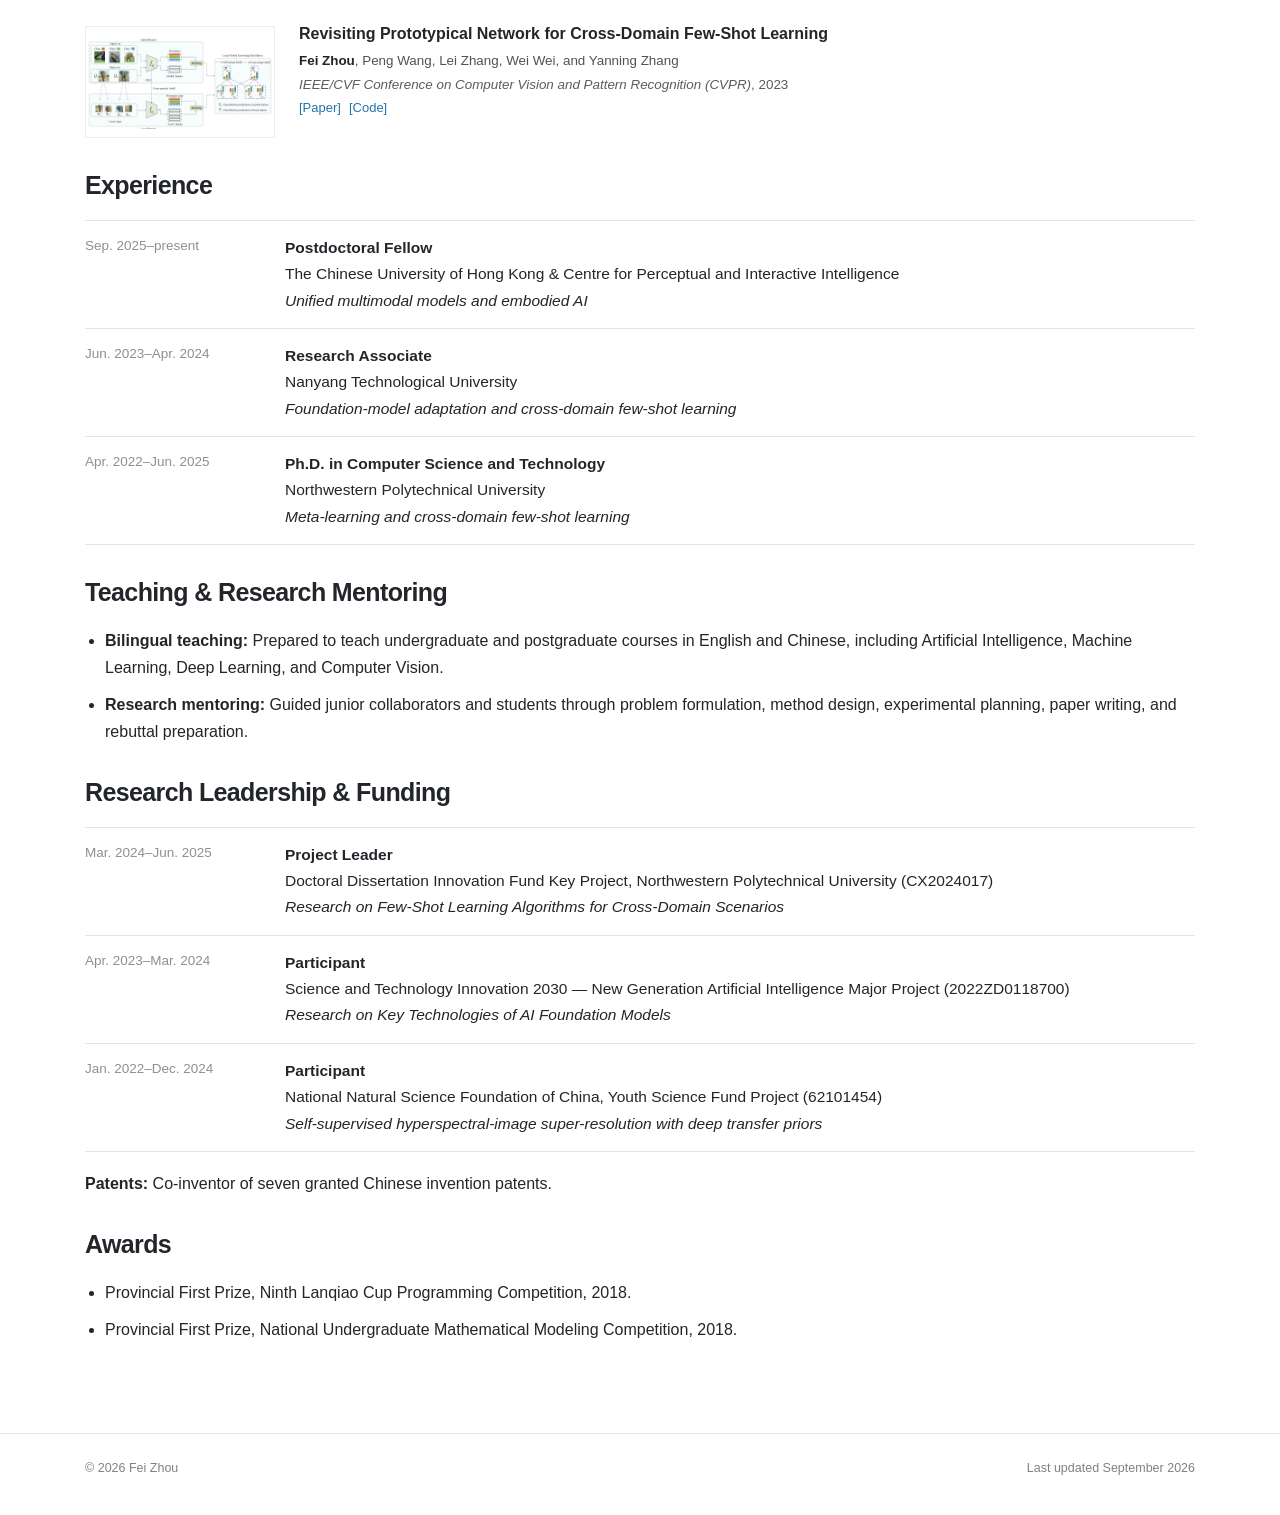
==== commit 9c5eba85: "Update index.html" ====
--- a/index.html
+++ b/index.html
@@ -197,7 +197,6 @@
         <ul class="detail-list">
           <li>Provincial First Prize, Ninth Lanqiao Cup Programming Competition, 2018.</li>
           <li>Provincial First Prize, National Undergraduate Mathematical Modeling Competition, 2018.</li>
-          <li>Honorable Mention, American Undergraduate Mathematical Modeling Competition, 2018.</li>
         </ul>
       </section>
     </main>
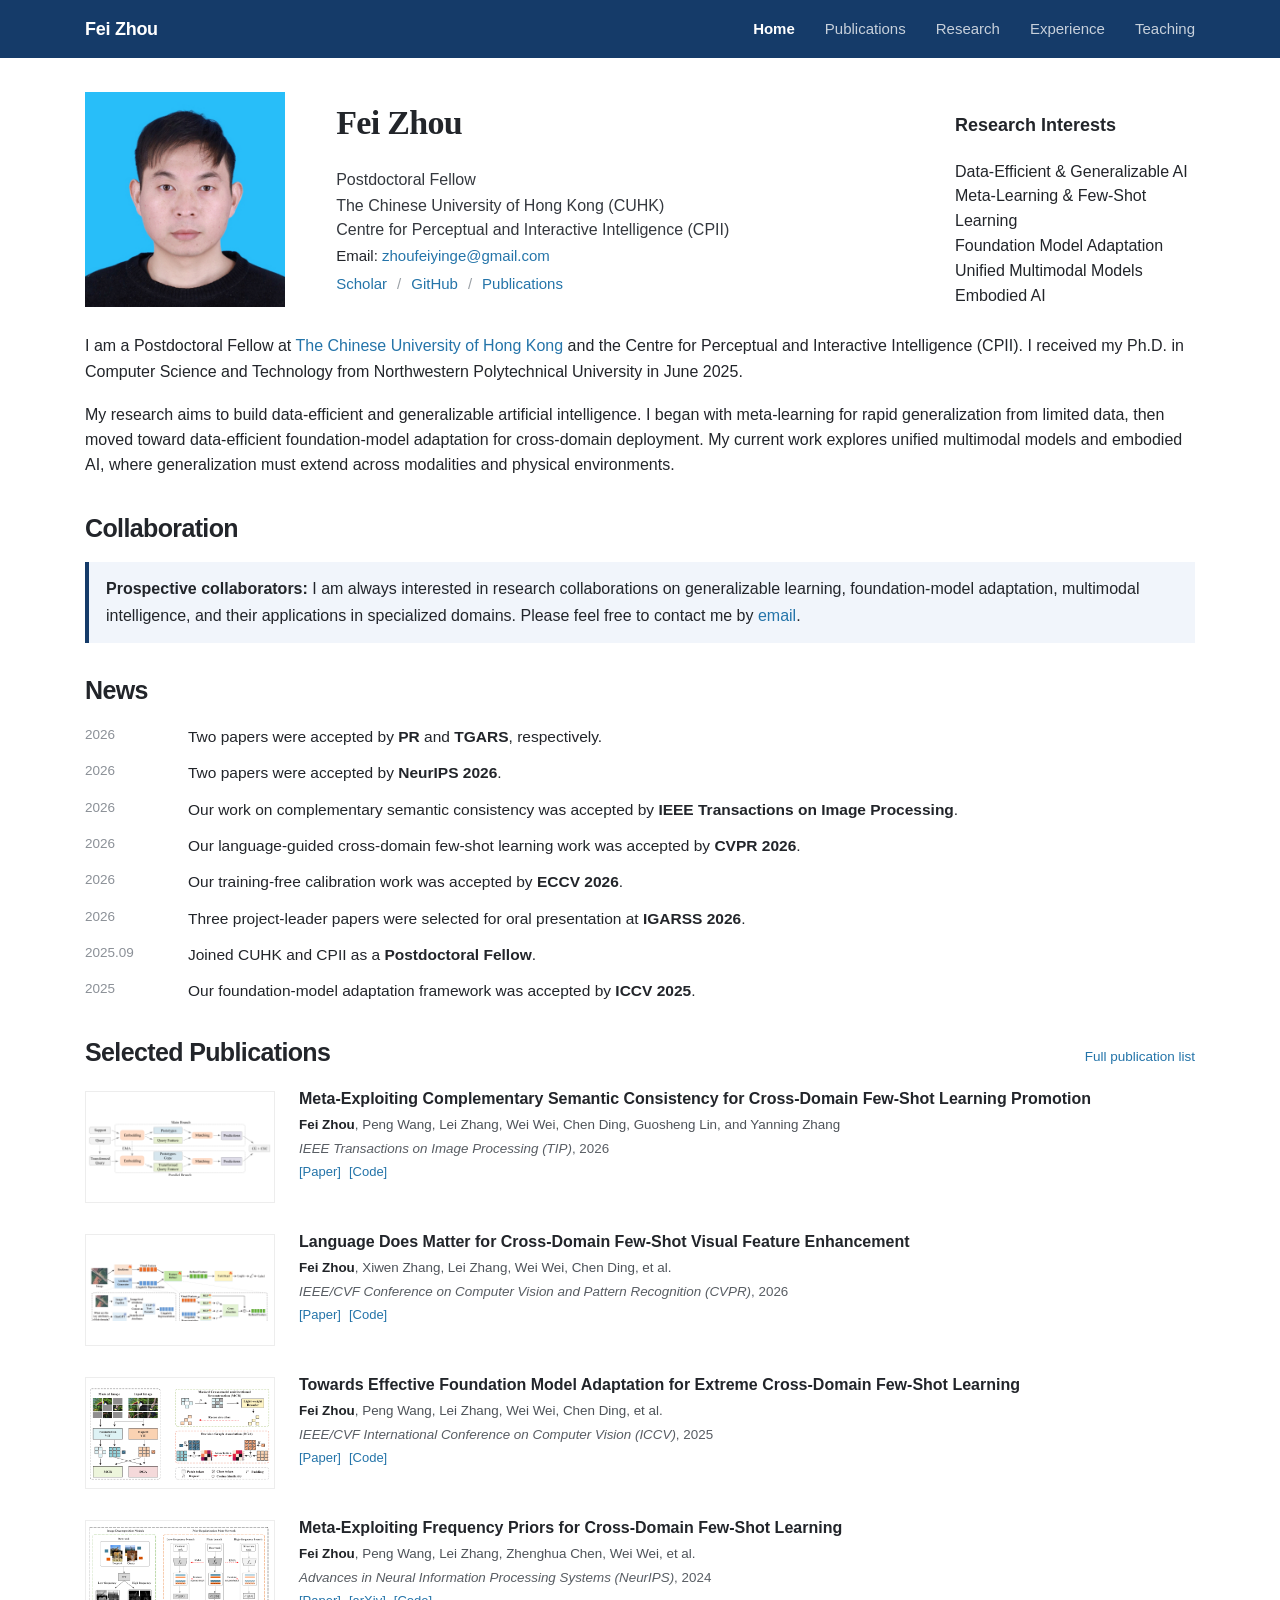
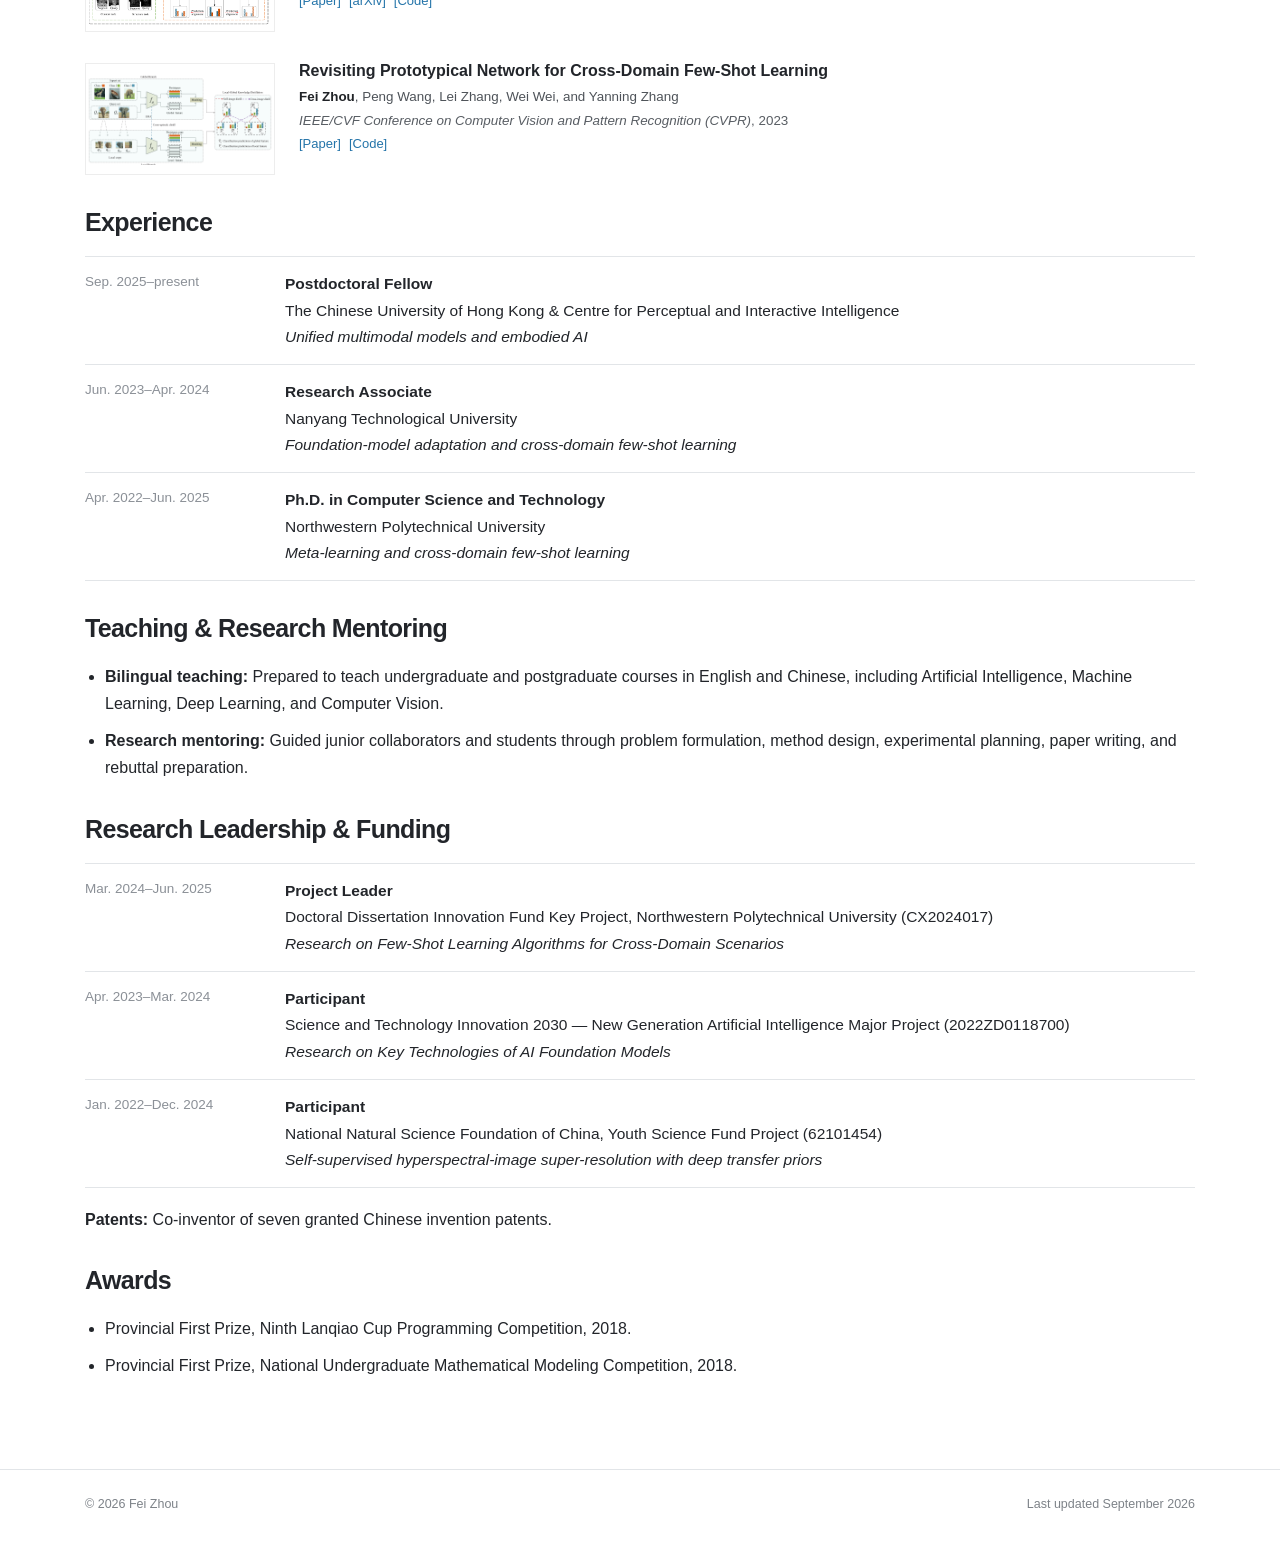
==== commit 5c8aa4d6: "Update index.html" ====
--- a/index.html
+++ b/index.html
@@ -97,6 +97,7 @@
       <section id="news" class="content-section" aria-labelledby="news-title">
         <h2 id="news-title">News</h2>
         <ul class="news-list">
+          <li><span>2026</span><p>Two papers were accepted by <strong>PR</strong> and <strong>TGARS</strong>, respectively.</p></li>
           <li><span>2026</span><p>Two papers were accepted by <strong>NeurIPS 2026</strong>.</p></li>
           <li><span>2026</span><p>Our work on complementary semantic consistency was accepted by <strong>IEEE Transactions on Image Processing</strong>.</p></li>
           <li><span>2026</span><p>Our language-guided cross-domain few-shot learning work was accepted by <strong>CVPR 2026</strong>.</p></li>
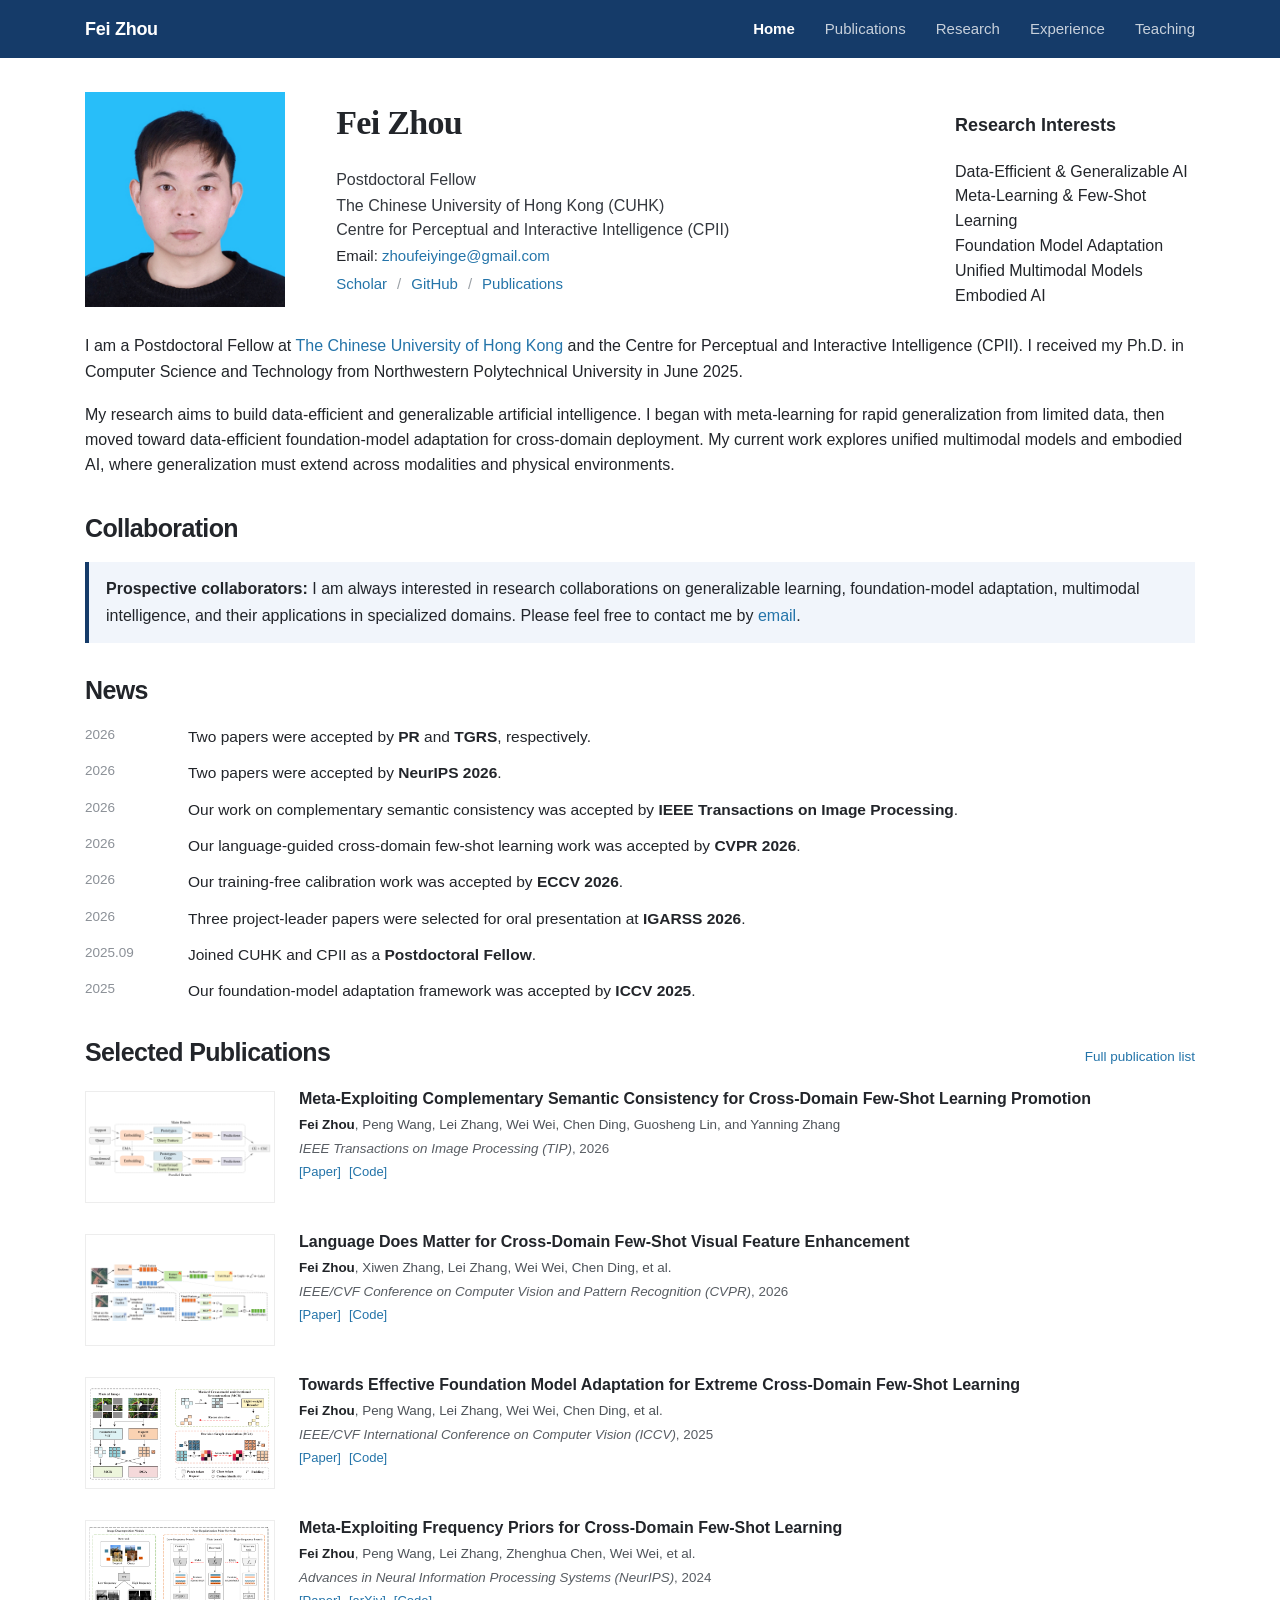
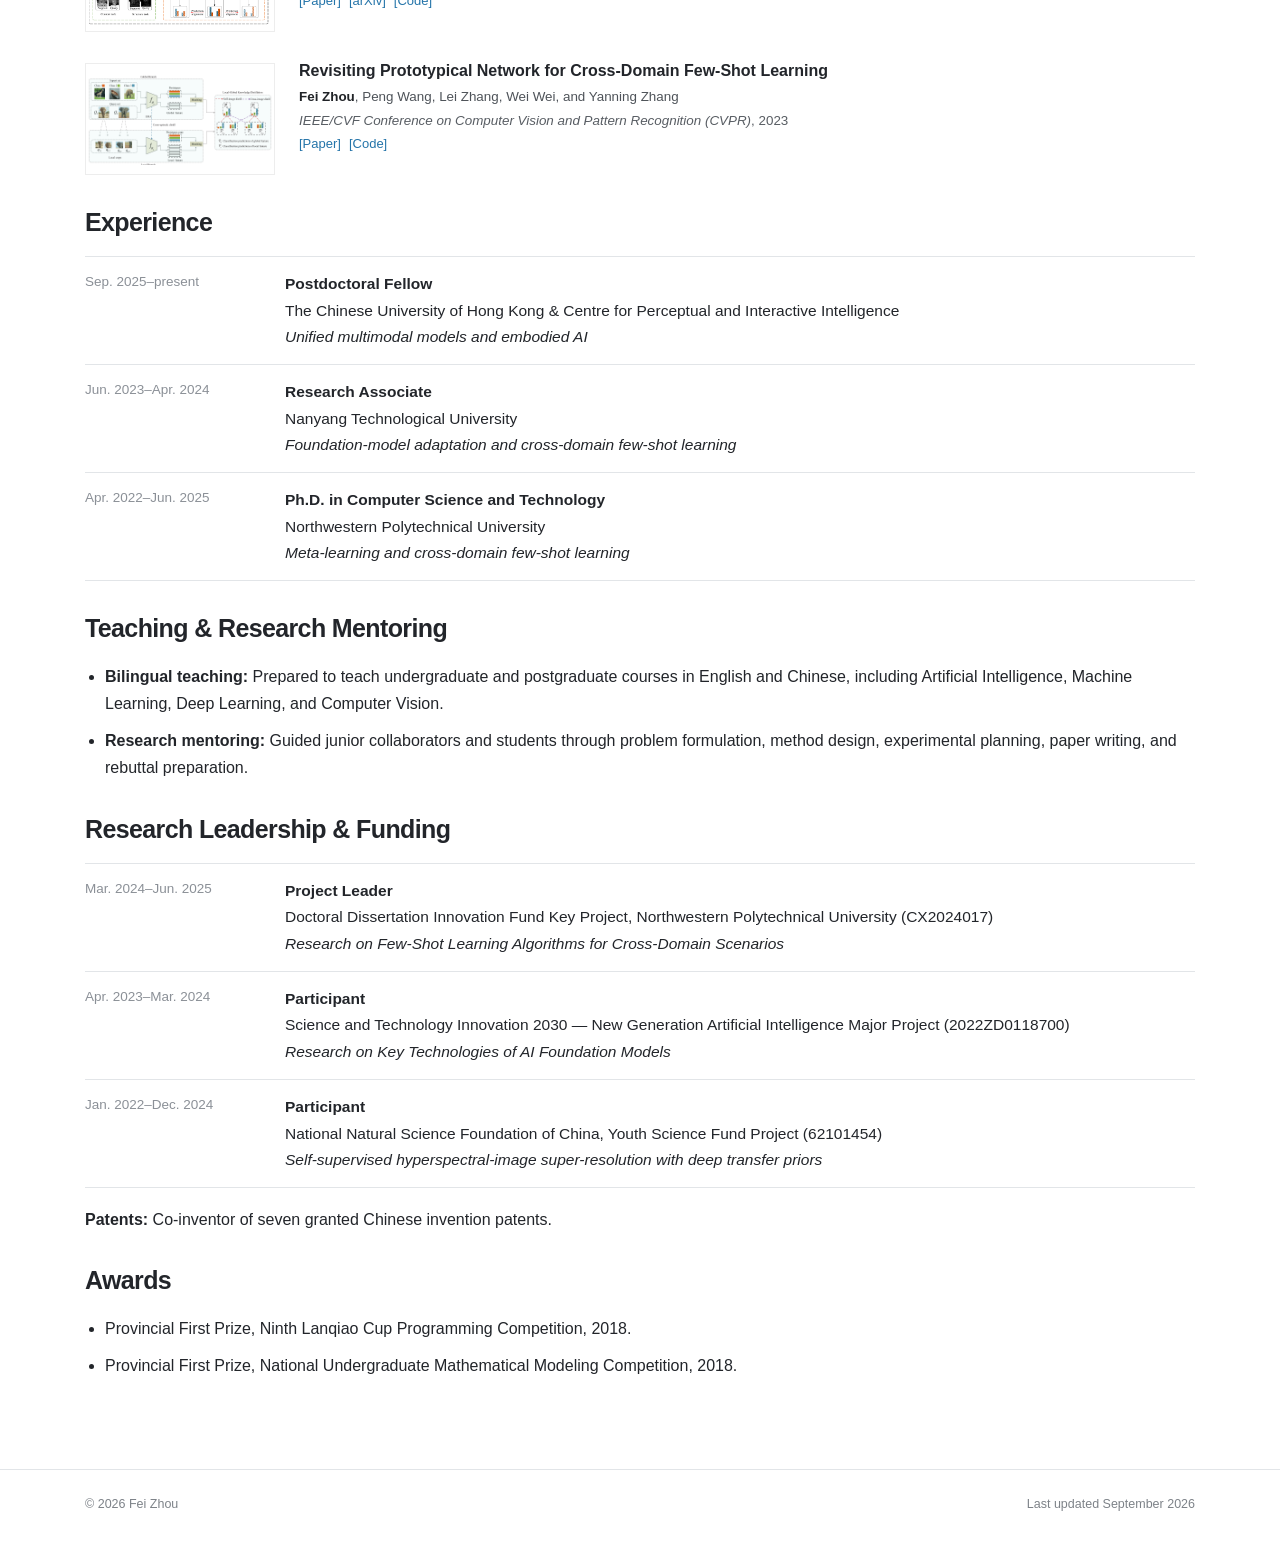
==== commit 25ae84d4: "Update index.html" ====
--- a/index.html
+++ b/index.html
@@ -97,7 +97,7 @@
       <section id="news" class="content-section" aria-labelledby="news-title">
         <h2 id="news-title">News</h2>
         <ul class="news-list">
-          <li><span>2026</span><p>Two papers were accepted by <strong>PR</strong> and <strong>TGARS</strong>, respectively.</p></li>
+          <li><span>2026</span><p>Two papers were accepted by <strong>PR</strong> and <strong>TGRS</strong>, respectively.</p></li>
           <li><span>2026</span><p>Two papers were accepted by <strong>NeurIPS 2026</strong>.</p></li>
           <li><span>2026</span><p>Our work on complementary semantic consistency was accepted by <strong>IEEE Transactions on Image Processing</strong>.</p></li>
           <li><span>2026</span><p>Our language-guided cross-domain few-shot learning work was accepted by <strong>CVPR 2026</strong>.</p></li>
